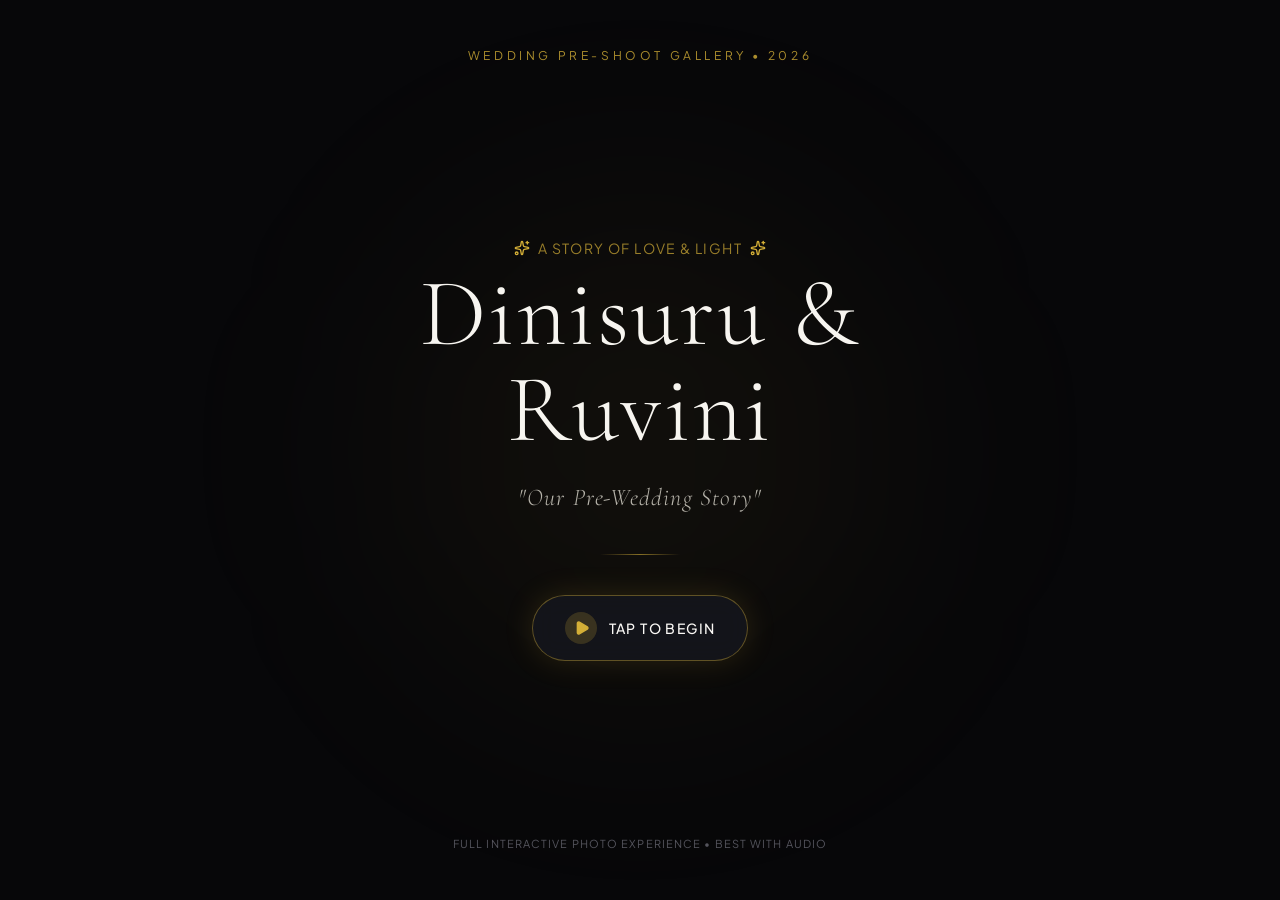
==== index.html @ 0907dd80 "Add files via upload" ====
<!doctype html>
<html lang="en" class="dark">
  <head>
    <meta charset="UTF-8" />
    <link rel="icon" type="image/svg+xml" href="data:image/svg+xml,<svg xmlns=%22http://www.w3.org/2000/svg%22 viewBox=%220 0 100 100%22><text y=%22.9em%22 font-size=%2290%22>✨</text></svg>" />
    <meta name="viewport" content="width=device-width, initial-scale=1.0, maximum-scale=1.0, user-scalable=no, viewport-fit=cover" />
    <meta name="theme-color" content="#070709" />
    
    <!-- SEO & Social Meta Tags -->
    <title>Dinisuru & Ruvini — Our Pre-Wedding Story 2026</title>
    <meta name="description" content="A cinematic fullscreen pre-wedding photo showcase capturing the romance and memories of Dinisuru & Ruvini." />
    <meta property="og:title" content="Dinisuru & Ruvini — Our Pre-Wedding Story" />
    <meta property="og:description" content="Experience our cinematic pre-wedding photography showcase." />
    <meta property="og:type" content="website" />
    
    <!-- Google Fonts: Cormorant Garamond & Plus Jakarta Sans -->
    <link rel="preconnect" href="https://fonts.googleapis.com">
    <link rel="preconnect" href="https://fonts.gstatic.com" crossorigin>
    <link href="https://fonts.googleapis.com/css2?family=Cormorant+Garamond:ital,wght@0,300;0,400;0,500;0,600;0,700;1,400;1,600&family=Plus+Jakarta+Sans:wght@300;400;500;600&display=swap" rel="stylesheet">
    <script type="module" crossorigin src="./assets/index-DnzJ9OcJ.js"></script>
    <link rel="stylesheet" crossorigin href="./assets/index-Ca5Y4Qgu.css">
  </head>
  <body class="bg-[#070709] text-[#F7F5F0] antialiased overflow-hidden select-none">
    <div id="root"></div>
  </body>
</html>
---- assets/index-Ca5Y4Qgu.css ----
/*! tailwindcss v4.3.3 | MIT License | https://tailwindcss.com */
@layer properties{@supports (((-webkit-hyphens:none)) and (not (margin-trim:inline))) or ((-moz-orient:inline) and (not (color:rgb(from red r g b)))){*,:before,:after,::backdrop{--tw-translate-x:0;--tw-translate-y:0;--tw-translate-z:0;--tw-scale-x:1;--tw-scale-y:1;--tw-scale-z:1;--tw-rotate-x:initial;--tw-rotate-y:initial;--tw-rotate-z:initial;--tw-skew-x:initial;--tw-skew-y:initial;--tw-space-y-reverse:0;--tw-space-x-reverse:0;--tw-border-style:solid;--tw-gradient-position:initial;--tw-gradient-from:#0000;--tw-gradient-via:#0000;--tw-gradient-to:#0000;--tw-gradient-stops:initial;--tw-gradient-via-stops:initial;--tw-gradient-from-position:0%;--tw-gradient-via-position:50%;--tw-gradient-to-position:100%;--tw-leading:initial;--tw-font-weight:initial;--tw-tracking:initial;--tw-shadow:0 0 #0000;--tw-shadow-color:initial;--tw-shadow-alpha:100%;--tw-inset-shadow:0 0 #0000;--tw-inset-shadow-color:initial;--tw-inset-shadow-alpha:100%;--tw-ring-color:initial;--tw-ring-shadow:0 0 #0000;--tw-inset-ring-color:initial;--tw-inset-ring-shadow:0 0 #0000;--tw-ring-inset:initial;--tw-ring-offset-width:0px;--tw-ring-offset-color:#fff;--tw-ring-offset-shadow:0 0 #0000;--tw-blur:initial;--tw-brightness:initial;--tw-contrast:initial;--tw-grayscale:initial;--tw-hue-rotate:initial;--tw-invert:initial;--tw-opacity:initial;--tw-saturate:initial;--tw-sepia:initial;--tw-drop-shadow:initial;--tw-drop-shadow-color:initial;--tw-drop-shadow-alpha:100%;--tw-drop-shadow-size:initial;--tw-backdrop-blur:initial;--tw-backdrop-brightness:initial;--tw-backdrop-contrast:initial;--tw-backdrop-grayscale:initial;--tw-backdrop-hue-rotate:initial;--tw-backdrop-invert:initial;--tw-backdrop-opacity:initial;--tw-backdrop-saturate:initial;--tw-backdrop-sepia:initial;--tw-duration:initial;--tw-ease:initial}}}@layer theme{:root,:host{--font-sans:-apple-system, BlinkMacSystemFont, "Segoe UI", Roboto, "Helvetica Neue", "Noto Sans", Arial, sans-serif, "Apple Color Emoji", "Segoe UI Emoji", "Segoe UI Symbol", "Noto Color Emoji";--font-serif:ui-serif, Georgia, Cambria, "Times New Roman", Times, serif;--font-mono:ui-monospace, SFMono-Regular, Menlo, Monaco, Consolas, "Liberation Mono", "Courier New", monospace;--color-red-200:oklch(88.5% .062 18.334);--color-red-400:oklch(70.4% .191 22.216);--color-red-500:oklch(63.7% .237 25.331);--color-red-950:oklch(25.8% .092 26.042);--color-emerald-200:oklch(90.5% .093 164.15);--color-emerald-400:oklch(76.5% .177 163.223);--color-emerald-500:oklch(69.6% .17 162.48);--color-emerald-950:oklch(26.2% .051 172.552);--color-black:#000;--color-white:#fff;--spacing:.25rem;--container-md:28rem;--container-lg:32rem;--container-xl:36rem;--container-2xl:42rem;--container-7xl:80rem;--text-xs:.75rem;--text-xs--line-height:calc(1 / .75);--text-sm:.875rem;--text-sm--line-height:calc(1.25 / .875);--text-base:1rem;--text-base--line-height:calc(1.5 / 1);--text-lg:1.125rem;--text-lg--line-height:calc(1.75 / 1.125);--text-xl:1.25rem;--text-xl--line-height:calc(1.75 / 1.25);--text-2xl:1.5rem;--text-2xl--line-height:calc(2 / 1.5);--text-3xl:1.875rem;--text-3xl--line-height:calc(2.25 / 1.875);--text-4xl:2.25rem;--text-4xl--line-height:calc(2.5 / 2.25);--text-5xl:3rem;--text-5xl--line-height:1;--text-6xl:3.75rem;--text-6xl--line-height:1;--text-7xl:4.5rem;--text-7xl--line-height:1;--text-8xl:6rem;--text-8xl--line-height:1;--font-weight-light:300;--font-weight-normal:400;--font-weight-medium:500;--font-weight-semibold:600;--tracking-wide:.025em;--tracking-wider:.05em;--tracking-widest:.1em;--radius-md:.375rem;--radius-lg:.5rem;--radius-xl:.75rem;--radius-2xl:1rem;--ease-out:cubic-bezier(0, 0, .2, 1);--animate-spin:spin 1s linear infinite;--animate-pulse:pulse 2s cubic-bezier(.4, 0, .6, 1) infinite;--blur-sm:8px;--blur-md:12px;--blur-3xl:64px;--default-transition-duration:.15s;--default-transition-timing-function:cubic-bezier(.4, 0, .2, 1);--default-font-family:var(--font-sans);--default-mono-font-family:var(--font-mono)}}@layer base{*,:after,:before,::backdrop{box-sizing:border-box;border:0 solid;margin:0;padding:0}::file-selector-button{box-sizing:border-box;border:0 solid;margin:0;padding:0}html,:host{-webkit-text-size-adjust:100%;tab-size:4;line-height:1.5;font-family:var(--default-font-family,-apple-system, BlinkMacSystemFont, "Segoe UI", Roboto, "Helvetica Neue", "Noto Sans", Arial, sans-serif, "Apple Color Emoji", "Segoe UI Emoji", "Segoe UI Symbol", "Noto Color Emoji");font-feature-settings:var(--default-font-feature-settings,normal);font-variation-settings:var(--default-font-variation-settings,normal);-webkit-tap-highlight-color:transparent}hr{height:0;color:inherit;border-top-width:1px}abbr:where([title]){-webkit-text-decoration:underline dotted;text-decoration:underline dotted}h1,h2,h3,h4,h5,h6{font-size:inherit;font-weight:inherit}a{color:inherit;-webkit-text-decoration:inherit;-webkit-text-decoration:inherit;-webkit-text-decoration:inherit;-webkit-text-decoration:inherit;text-decoration:inherit}b,strong{font-weight:bolder}code,kbd,samp,pre{font-family:var(--default-mono-font-family,ui-monospace, SFMono-Regular, Menlo, Monaco, Consolas, "Liberation Mono", "Courier New", monospace);font-feature-settings:var(--default-mono-font-feature-settings,normal);font-variation-settings:var(--default-mono-font-variation-settings,normal);font-size:1em}small{font-size:80%}sub,sup{vertical-align:baseline;font-size:75%;line-height:0;position:relative}sub{bottom:-.25em}sup{top:-.5em}table{text-indent:0;border-color:inherit;border-collapse:collapse}:-moz-focusring:where(:not(iframe)){outline:auto}progress{vertical-align:baseline}summary{display:list-item}ol,ul,menu{list-style:none}img,svg,video,canvas,audio,iframe,embed,object{vertical-align:middle;display:block}img,video{max-width:100%;height:auto}button,input,select,optgroup,textarea{font:inherit;font-feature-settings:inherit;font-variation-settings:inherit;letter-spacing:inherit;color:inherit;opacity:1;background-color:#0000;border-radius:0}::file-selector-button{font:inherit;font-feature-settings:inherit;font-variation-settings:inherit;letter-spacing:inherit;color:inherit;opacity:1;background-color:#0000;border-radius:0}:where(select:is([multiple],[size])) optgroup{font-weight:bolder}:where(select:is([multiple],[size])) optgroup option{padding-inline-start:20px}::file-selector-button{margin-inline-end:4px}::placeholder{opacity:1}@supports (not ((-webkit-appearance:-apple-pay-button))) or (contain-intrinsic-size:1px){::placeholder{color:currentColor}@supports (color:color-mix(in lab, red, red)){::placeholder{color:color-mix(in oklab, currentcolor 50%, transparent)}}}textarea{resize:vertical}::-webkit-search-decoration{-webkit-appearance:none}::-webkit-date-and-time-value{min-height:1lh;text-align:inherit}::-webkit-datetime-edit{display:inline-flex}::-webkit-datetime-edit-fields-wrapper{padding:0}::-webkit-datetime-edit{padding-block:0}::-webkit-datetime-edit-year-field{padding-block:0}::-webkit-datetime-edit-month-field{padding-block:0}::-webkit-datetime-edit-day-field{padding-block:0}::-webkit-datetime-edit-hour-field{padding-block:0}::-webkit-datetime-edit-minute-field{padding-block:0}::-webkit-datetime-edit-second-field{padding-block:0}::-webkit-datetime-edit-millisecond-field{padding-block:0}::-webkit-datetime-edit-meridiem-field{padding-block:0}::-webkit-calendar-picker-indicator{line-height:1}:-moz-ui-invalid{box-shadow:none}button,input:where([type=button],[type=reset],[type=submit]){appearance:button}::file-selector-button{appearance:button}::-webkit-inner-spin-button{height:auto}::-webkit-outer-spin-button{height:auto}[hidden]:where(:not([hidden=until-found])){display:none!important}:root{--font-serif:"Cormorant Garamond", Georgia, serif;--font-sans:"Plus Jakarta Sans", system-ui, -apple-system, sans-serif;--color-obsidian:#070709;--color-charcoal:#121318;--color-gold:#d4af37;--color-champagne:#f4e8c1;--color-cream:#f7f5f0}html,body,#root{background-color:var(--color-obsidian);width:100%;height:100%;color:var(--color-cream);font-family:var(--font-sans);touch-action:manipulation;margin:0;padding:0;overflow:hidden}}@layer components;@layer utilities{.pointer-events-auto{pointer-events:auto}.pointer-events-none{pointer-events:none}.absolute{position:absolute}.fixed{position:fixed}.relative{position:relative}.inset-0{inset:0}.inset-x-0{inset-inline:0}.top-1\/2{top:50%}.top-3{top:calc(var(--spacing) * 3)}.top-4{top:calc(var(--spacing) * 4)}.right-3{right:calc(var(--spacing) * 3)}.right-4{right:calc(var(--spacing) * 4)}.bottom-0{bottom:0}.bottom-6{bottom:calc(var(--spacing) * 6)}.left-1\/2{left:50%}.left-3{left:calc(var(--spacing) * 3)}.left-6{left:calc(var(--spacing) * 6)}.z-0{z-index:0}.z-1{z-index:1}.z-10{z-index:10}.z-20{z-index:20}.z-30{z-index:30}.z-50{z-index:50}.mx-auto{margin-inline:auto}.my-4{margin-block:calc(var(--spacing) * 4)}.my-auto{margin-block:auto}.mt-0\.5{margin-top:calc(var(--spacing) * .5)}.mt-1{margin-top:var(--spacing)}.mb-1{margin-bottom:var(--spacing)}.mb-1\.5{margin-bottom:calc(var(--spacing) * 1.5)}.mb-2{margin-bottom:calc(var(--spacing) * 2)}.block{display:block}.contents{display:contents}.flex{display:flex}.grid{display:grid}.hidden{display:none}.inline-flex{display:inline-flex}.aspect-\[4\/3\]{aspect-ratio:4/3}.h-3{height:calc(var(--spacing) * 3)}.h-3\.5{height:calc(var(--spacing) * 3.5)}.h-4{height:calc(var(--spacing) * 4)}.h-5{height:calc(var(--spacing) * 5)}.h-6{height:calc(var(--spacing) * 6)}.h-8{height:calc(var(--spacing) * 8)}.h-10{height:calc(var(--spacing) * 10)}.h-12{height:calc(var(--spacing) * 12)}.h-16{height:calc(var(--spacing) * 16)}.h-\[1px\]{height:1px}.h-\[2px\]{height:2px}.h-\[100svh\]{height:100svh}.h-\[500px\]{height:500px}.h-\[600px\]{height:600px}.h-full{height:100%}.max-h-\[92svh\]{max-height:92svh}.max-h-full{max-height:100%}.w-0\.5{width:calc(var(--spacing) * .5)}.w-3{width:calc(var(--spacing) * 3)}.w-3\.5{width:calc(var(--spacing) * 3.5)}.w-4{width:calc(var(--spacing) * 4)}.w-5{width:calc(var(--spacing) * 5)}.w-6{width:calc(var(--spacing) * 6)}.w-8{width:calc(var(--spacing) * 8)}.w-10{width:calc(var(--spacing) * 10)}.w-12{width:calc(var(--spacing) * 12)}.w-16{width:calc(var(--spacing) * 16)}.w-48{width:calc(var(--spacing) * 48)}.w-\[500px\]{width:500px}.w-\[600px\]{width:600px}.w-full{width:100%}.max-w-2xl{max-width:var(--container-2xl)}.max-w-7xl{max-width:var(--container-7xl)}.max-w-full{max-width:100%}.max-w-lg{max-width:var(--container-lg)}.max-w-md{max-width:var(--container-md)}.max-w-xl{max-width:var(--container-xl)}.shrink-0{flex-shrink:0}.-translate-x-1\/2{--tw-translate-x:calc(calc(1 / 2 * 100%) * -1);translate:var(--tw-translate-x) var(--tw-translate-y)}.translate-x-\[1px\]{--tw-translate-x:1px;translate:var(--tw-translate-x) var(--tw-translate-y)}.-translate-y-1\/2{--tw-translate-y:calc(calc(1 / 2 * 100%) * -1);translate:var(--tw-translate-x) var(--tw-translate-y)}.scale-100{--tw-scale-x:100%;--tw-scale-y:100%;--tw-scale-z:100%;scale:var(--tw-scale-x) var(--tw-scale-y)}.scale-125{--tw-scale-x:125%;--tw-scale-y:125%;--tw-scale-z:125%;scale:var(--tw-scale-x) var(--tw-scale-y)}.scale-\[1\.02\]{scale:1.02}.transform{transform:var(--tw-rotate-x,) var(--tw-rotate-y,) var(--tw-rotate-z,) var(--tw-skew-x,) var(--tw-skew-y,)}.animate-pulse{animation:var(--animate-pulse)}.animate-spin{animation:var(--animate-spin)}.cursor-pointer{cursor:pointer}.grid-cols-1{grid-template-columns:repeat(1,minmax(0,1fr))}.flex-col{flex-direction:column}.flex-wrap{flex-wrap:wrap}.items-center{align-items:center}.items-end{align-items:flex-end}.items-start{align-items:flex-start}.justify-between{justify-content:space-between}.justify-center{justify-content:center}.gap-4{gap:calc(var(--spacing) * 4)}.gap-6{gap:calc(var(--spacing) * 6)}:where(.space-y-1>:not(:last-child)){--tw-space-y-reverse:0;margin-block-start:calc(var(--spacing) * var(--tw-space-y-reverse));margin-block-end:calc(var(--spacing) * calc(1 - var(--tw-space-y-reverse)))}:where(.space-y-3>:not(:last-child)){--tw-space-y-reverse:0;margin-block-start:calc(calc(var(--spacing) * 3) * var(--tw-space-y-reverse));margin-block-end:calc(calc(var(--spacing) * 3) * calc(1 - var(--tw-space-y-reverse)))}:where(.space-y-4>:not(:last-child)){--tw-space-y-reverse:0;margin-block-start:calc(calc(var(--spacing) * 4) * var(--tw-space-y-reverse));margin-block-end:calc(calc(var(--spacing) * 4) * calc(1 - var(--tw-space-y-reverse)))}:where(.space-y-6>:not(:last-child)){--tw-space-y-reverse:0;margin-block-start:calc(calc(var(--spacing) * 6) * var(--tw-space-y-reverse));margin-block-end:calc(calc(var(--spacing) * 6) * calc(1 - var(--tw-space-y-reverse)))}:where(.space-y-8>:not(:last-child)){--tw-space-y-reverse:0;margin-block-start:calc(calc(var(--spacing) * 8) * var(--tw-space-y-reverse));margin-block-end:calc(calc(var(--spacing) * 8) * calc(1 - var(--tw-space-y-reverse)))}:where(.space-x-0\.5>:not(:last-child)){--tw-space-x-reverse:0;margin-inline-start:calc(calc(var(--spacing) * .5) * var(--tw-space-x-reverse));margin-inline-end:calc(calc(var(--spacing) * .5) * calc(1 - var(--tw-space-x-reverse)))}:where(.space-x-1\.5>:not(:last-child)){--tw-space-x-reverse:0;margin-inline-start:calc(calc(var(--spacing) * 1.5) * var(--tw-space-x-reverse));margin-inline-end:calc(calc(var(--spacing) * 1.5) * calc(1 - var(--tw-space-x-reverse)))}:where(.space-x-2>:not(:last-child)){--tw-space-x-reverse:0;margin-inline-start:calc(calc(var(--spacing) * 2) * var(--tw-space-x-reverse));margin-inline-end:calc(calc(var(--spacing) * 2) * calc(1 - var(--tw-space-x-reverse)))}:where(.space-x-2\.5>:not(:last-child)){--tw-space-x-reverse:0;margin-inline-start:calc(calc(var(--spacing) * 2.5) * var(--tw-space-x-reverse));margin-inline-end:calc(calc(var(--spacing) * 2.5) * calc(1 - var(--tw-space-x-reverse)))}:where(.space-x-3>:not(:last-child)){--tw-space-x-reverse:0;margin-inline-start:calc(calc(var(--spacing) * 3) * var(--tw-space-x-reverse));margin-inline-end:calc(calc(var(--spacing) * 3) * calc(1 - var(--tw-space-x-reverse)))}:where(.space-x-4>:not(:last-child)){--tw-space-x-reverse:0;margin-inline-start:calc(calc(var(--spacing) * 4) * var(--tw-space-x-reverse));margin-inline-end:calc(calc(var(--spacing) * 4) * calc(1 - var(--tw-space-x-reverse)))}:where(.space-x-6>:not(:last-child)){--tw-space-x-reverse:0;margin-inline-start:calc(calc(var(--spacing) * 6) * var(--tw-space-x-reverse));margin-inline-end:calc(calc(var(--spacing) * 6) * calc(1 - var(--tw-space-x-reverse)))}.overflow-hidden{overflow:hidden}.overflow-y-auto{overflow-y:auto}.rounded-2xl{border-radius:var(--radius-2xl)}.rounded-full{border-radius:2147483647px}.rounded-lg{border-radius:var(--radius-lg)}.rounded-md{border-radius:var(--radius-md)}.rounded-xl{border-radius:var(--radius-xl)}.border{border-style:var(--tw-border-style);border-width:1px}.border-2{border-style:var(--tw-border-style);border-width:2px}.border-t{border-top-style:var(--tw-border-style);border-top-width:1px}.border-b{border-bottom-style:var(--tw-border-style);border-bottom-width:1px}.border-\[\#D4AF37\]{border-color:#d4af37}.border-\[\#D4AF37\]\/30{border-color:oklab(76.6528% -.00256401 .138654/.3)}.border-\[\#D4AF37\]\/40{border-color:oklab(76.6528% -.00256401 .138654/.4)}.border-\[\#D4AF37\]\/50{border-color:oklab(76.6528% -.00256401 .138654/.5)}.border-\[\#D4AF37\]\/80{border-color:oklab(76.6528% -.00256401 .138654/.8)}.border-emerald-500\/40{border-color:#00bb7f66}@supports (color:color-mix(in lab, red, red)){.border-emerald-500\/40{border-color:color-mix(in oklab, var(--color-emerald-500) 40%, transparent)}}.border-red-500\/40{border-color:#fb2c3666}@supports (color:color-mix(in lab, red, red)){.border-red-500\/40{border-color:color-mix(in oklab, var(--color-red-500) 40%, transparent)}}.border-white\/5{border-color:#ffffff0d}@supports (color:color-mix(in lab, red, red)){.border-white\/5{border-color:color-mix(in oklab, var(--color-white) 5%, transparent)}}.border-white\/10{border-color:#ffffff1a}@supports (color:color-mix(in lab, red, red)){.border-white\/10{border-color:color-mix(in oklab, var(--color-white) 10%, transparent)}}.border-white\/15{border-color:#ffffff26}@supports (color:color-mix(in lab, red, red)){.border-white\/15{border-color:color-mix(in oklab, var(--color-white) 15%, transparent)}}.border-white\/20{border-color:#fff3}@supports (color:color-mix(in lab, red, red)){.border-white\/20{border-color:color-mix(in oklab, var(--color-white) 20%, transparent)}}.border-t-transparent{border-top-color:#0000}.bg-\[\#0C0D11\]\/80{background-color:oklab(15.984% .00064718 -.00859341/.8)}.bg-\[\#12131A\]{background-color:#12131a}.bg-\[\#16171E\]\/80{background-color:oklab(20.6785% .00211394 -.0137936/.8)}.bg-\[\#070709\]{background-color:#070709}.bg-\[\#D4AF37\]{background-color:#d4af37}.bg-\[\#D4AF37\]\/5{background-color:oklab(76.6528% -.00256401 .138654/.05)}.bg-\[\#D4AF37\]\/10{background-color:oklab(76.6528% -.00256401 .138654/.1)}.bg-\[\#D4AF37\]\/15{background-color:oklab(76.6528% -.00256401 .138654/.15)}.bg-\[\#D4AF37\]\/20{background-color:oklab(76.6528% -.00256401 .138654/.2)}.bg-black\/40{background-color:#0006}@supports (color:color-mix(in lab, red, red)){.bg-black\/40{background-color:color-mix(in oklab, var(--color-black) 40%, transparent)}}.bg-black\/50{background-color:#00000080}@supports (color:color-mix(in lab, red, red)){.bg-black\/50{background-color:color-mix(in oklab, var(--color-black) 50%, transparent)}}.bg-black\/60{background-color:#0009}@supports (color:color-mix(in lab, red, red)){.bg-black\/60{background-color:color-mix(in oklab, var(--color-black) 60%, transparent)}}.bg-black\/80{background-color:#000c}@supports (color:color-mix(in lab, red, red)){.bg-black\/80{background-color:color-mix(in oklab, var(--color-black) 80%, transparent)}}.bg-black\/85{background-color:#000000d9}@supports (color:color-mix(in lab, red, red)){.bg-black\/85{background-color:color-mix(in oklab, var(--color-black) 85%, transparent)}}.bg-emerald-950\/40{background-color:#002c2266}@supports (color:color-mix(in lab, red, red)){.bg-emerald-950\/40{background-color:color-mix(in oklab, var(--color-emerald-950) 40%, transparent)}}.bg-red-950\/40{background-color:#46080966}@supports (color:color-mix(in lab, red, red)){.bg-red-950\/40{background-color:color-mix(in oklab, var(--color-red-950) 40%, transparent)}}.bg-transparent{background-color:#0000}.bg-white\/10{background-color:#ffffff1a}@supports (color:color-mix(in lab, red, red)){.bg-white\/10{background-color:color-mix(in oklab, var(--color-white) 10%, transparent)}}.bg-gradient-to-r{--tw-gradient-position:to right in oklab;background-image:linear-gradient(var(--tw-gradient-stops))}.bg-gradient-to-t{--tw-gradient-position:to top in oklab;background-image:linear-gradient(var(--tw-gradient-stops))}.bg-\[radial-gradient\(ellipse_at_center\,_var\(--tw-gradient-stops\)\)\]{background-image:radial-gradient(ellipse at center, var(--tw-gradient-stops))}.bg-\[radial-gradient\(ellipse_at_top\,_var\(--tw-gradient-stops\)\)\]{background-image:radial-gradient(ellipse at top, var(--tw-gradient-stops))}.from-\[\#14151C\]{--tw-gradient-from:#14151c;--tw-gradient-stops:var(--tw-gradient-via-stops,var(--tw-gradient-position), var(--tw-gradient-from) var(--tw-gradient-from-position), var(--tw-gradient-to) var(--tw-gradient-to-position))}.from-\[\#181822\]{--tw-gradient-from:#181822;--tw-gradient-stops:var(--tw-gradient-via-stops,var(--tw-gradient-position), var(--tw-gradient-from) var(--tw-gradient-from-position), var(--tw-gradient-to) var(--tw-gradient-to-position))}.from-\[\#181824\]{--tw-gradient-from:#181824;--tw-gradient-stops:var(--tw-gradient-via-stops,var(--tw-gradient-position), var(--tw-gradient-from) var(--tw-gradient-from-position), var(--tw-gradient-to) var(--tw-gradient-to-position))}.from-\[\#D4AF37\]\/60{--tw-gradient-from:oklab(76.6528% -.00256401 .138654/.6);--tw-gradient-stops:var(--tw-gradient-via-stops,var(--tw-gradient-position), var(--tw-gradient-from) var(--tw-gradient-from-position), var(--tw-gradient-to) var(--tw-gradient-to-position))}.from-black\/80{--tw-gradient-from:#000c}@supports (color:color-mix(in lab, red, red)){.from-black\/80{--tw-gradient-from:color-mix(in oklab, var(--color-black) 80%, transparent)}}.from-black\/80{--tw-gradient-stops:var(--tw-gradient-via-stops,var(--tw-gradient-position), var(--tw-gradient-from) var(--tw-gradient-from-position), var(--tw-gradient-to) var(--tw-gradient-to-position))}.from-transparent{--tw-gradient-from:transparent;--tw-gradient-stops:var(--tw-gradient-via-stops,var(--tw-gradient-position), var(--tw-gradient-from) var(--tw-gradient-from-position), var(--tw-gradient-to) var(--tw-gradient-to-position))}.via-\[\#08080C\]{--tw-gradient-via:#08080c;--tw-gradient-via-stops:var(--tw-gradient-position), var(--tw-gradient-from) var(--tw-gradient-from-position), var(--tw-gradient-via) var(--tw-gradient-via-position), var(--tw-gradient-to) var(--tw-gradient-to-position);--tw-gradient-stops:var(--tw-gradient-via-stops)}.via-\[\#09090d\]{--tw-gradient-via:#09090d;--tw-gradient-via-stops:var(--tw-gradient-position), var(--tw-gradient-from) var(--tw-gradient-from-position), var(--tw-gradient-via) var(--tw-gradient-via-position), var(--tw-gradient-to) var(--tw-gradient-to-position);--tw-gradient-stops:var(--tw-gradient-via-stops)}.via-\[\#070709\]{--tw-gradient-via:#070709;--tw-gradient-via-stops:var(--tw-gradient-position), var(--tw-gradient-from) var(--tw-gradient-from-position), var(--tw-gradient-via) var(--tw-gradient-via-position), var(--tw-gradient-to) var(--tw-gradient-to-position);--tw-gradient-stops:var(--tw-gradient-via-stops)}.via-\[\#070709\]\/50{--tw-gradient-via:oklab(12.9693% .00136422 -.00486151/.5);--tw-gradient-via-stops:var(--tw-gradient-position), var(--tw-gradient-from) var(--tw-gradient-from-position), var(--tw-gradient-via) var(--tw-gradient-via-position), var(--tw-gradient-to) var(--tw-gradient-to-position);--tw-gradient-stops:var(--tw-gradient-via-stops)}.via-\[\#D4AF37\]\/60{--tw-gradient-via:oklab(76.6528% -.00256401 .138654/.6);--tw-gradient-via-stops:var(--tw-gradient-position), var(--tw-gradient-from) var(--tw-gradient-from-position), var(--tw-gradient-via) var(--tw-gradient-via-position), var(--tw-gradient-to) var(--tw-gradient-to-position);--tw-gradient-stops:var(--tw-gradient-via-stops)}.via-black\/20{--tw-gradient-via:#0003}@supports (color:color-mix(in lab, red, red)){.via-black\/20{--tw-gradient-via:color-mix(in oklab, var(--color-black) 20%, transparent)}}.via-black\/20{--tw-gradient-via-stops:var(--tw-gradient-position), var(--tw-gradient-from) var(--tw-gradient-from-position), var(--tw-gradient-via) var(--tw-gradient-via-position), var(--tw-gradient-to) var(--tw-gradient-to-position);--tw-gradient-stops:var(--tw-gradient-via-stops)}.to-\[\#040406\]{--tw-gradient-to:#040406;--tw-gradient-stops:var(--tw-gradient-via-stops,var(--tw-gradient-position), var(--tw-gradient-from) var(--tw-gradient-from-position), var(--tw-gradient-to) var(--tw-gradient-to-position))}.to-\[\#070709\]\/90{--tw-gradient-to:oklab(12.9693% .00136422 -.00486151/.9);--tw-gradient-stops:var(--tw-gradient-via-stops,var(--tw-gradient-position), var(--tw-gradient-from) var(--tw-gradient-from-position), var(--tw-gradient-to) var(--tw-gradient-to-position))}.to-\[\#D4AF37\]{--tw-gradient-to:#d4af37;--tw-gradient-stops:var(--tw-gradient-via-stops,var(--tw-gradient-position), var(--tw-gradient-from) var(--tw-gradient-from-position), var(--tw-gradient-to) var(--tw-gradient-to-position))}.to-transparent{--tw-gradient-to:transparent;--tw-gradient-stops:var(--tw-gradient-via-stops,var(--tw-gradient-position), var(--tw-gradient-from) var(--tw-gradient-from-position), var(--tw-gradient-to) var(--tw-gradient-to-position))}.bg-cover{background-size:cover}.bg-center{background-position:50%}.fill-\[\#D4AF37\]\/30{fill:oklab(76.6528% -.00256401 .138654/.3)}.fill-\[\#D4AF37\]\/40{fill:oklab(76.6528% -.00256401 .138654/.4)}.fill-current{fill:currentColor}.stroke-\[3\]{stroke-width:3px}.object-contain{object-fit:contain}.object-cover{object-fit:cover}.p-1{padding:var(--spacing)}.p-1\.5{padding:calc(var(--spacing) * 1.5)}.p-2{padding:calc(var(--spacing) * 2)}.p-2\.5{padding:calc(var(--spacing) * 2.5)}.p-3{padding:calc(var(--spacing) * 3)}.p-4{padding:calc(var(--spacing) * 4)}.p-6{padding:calc(var(--spacing) * 6)}.px-2\.5{padding-inline:calc(var(--spacing) * 2.5)}.px-3{padding-inline:calc(var(--spacing) * 3)}.px-4{padding-inline:calc(var(--spacing) * 4)}.px-5{padding-inline:calc(var(--spacing) * 5)}.px-6{padding-inline:calc(var(--spacing) * 6)}.px-8{padding-inline:calc(var(--spacing) * 8)}.py-1{padding-block:var(--spacing)}.py-1\.5{padding-block:calc(var(--spacing) * 1.5)}.py-2{padding-block:calc(var(--spacing) * 2)}.py-2\.5{padding-block:calc(var(--spacing) * 2.5)}.py-3{padding-block:calc(var(--spacing) * 3)}.py-3\.5{padding-block:calc(var(--spacing) * 3.5)}.py-4{padding-block:calc(var(--spacing) * 4)}.py-8{padding-block:calc(var(--spacing) * 8)}.py-12{padding-block:calc(var(--spacing) * 12)}.pt-1{padding-top:var(--spacing)}.pt-2{padding-top:calc(var(--spacing) * 2)}.pt-6{padding-top:calc(var(--spacing) * 6)}.pt-8{padding-top:calc(var(--spacing) * 8)}.pb-4{padding-bottom:calc(var(--spacing) * 4)}.pb-6{padding-bottom:calc(var(--spacing) * 6)}.text-center{text-align:center}.text-left{text-align:left}.text-2xl{font-size:var(--text-2xl);line-height:var(--tw-leading,var(--text-2xl--line-height))}.text-4xl{font-size:var(--text-4xl);line-height:var(--tw-leading,var(--text-4xl--line-height))}.text-5xl{font-size:var(--text-5xl);line-height:var(--tw-leading,var(--text-5xl--line-height))}.text-base{font-size:var(--text-base);line-height:var(--tw-leading,var(--text-base--line-height))}.text-lg{font-size:var(--text-lg);line-height:var(--tw-leading,var(--text-lg--line-height))}.text-sm{font-size:var(--text-sm);line-height:var(--tw-leading,var(--text-sm--line-height))}.text-xl{font-size:var(--text-xl);line-height:var(--tw-leading,var(--text-xl--line-height))}.text-xs{font-size:var(--text-xs);line-height:var(--tw-leading,var(--text-xs--line-height))}.text-\[11px\]{font-size:11px}.leading-none{--tw-leading:1;line-height:1}.font-light{--tw-font-weight:var(--font-weight-light);font-weight:var(--font-weight-light)}.font-medium{--tw-font-weight:var(--font-weight-medium);font-weight:var(--font-weight-medium)}.font-normal{--tw-font-weight:var(--font-weight-normal);font-weight:var(--font-weight-normal)}.font-semibold{--tw-font-weight:var(--font-weight-semibold);font-weight:var(--font-weight-semibold)}.tracking-\[0\.3em\]{--tw-tracking:.3em;letter-spacing:.3em}.tracking-wide{--tw-tracking:var(--tracking-wide);letter-spacing:var(--tracking-wide)}.tracking-wider{--tw-tracking:var(--tracking-wider);letter-spacing:var(--tracking-wider)}.tracking-widest{--tw-tracking:var(--tracking-widest);letter-spacing:var(--tracking-widest)}.text-\[\#A0A0B0\]{color:#a0a0b0}.text-\[\#C0C0D0\]{color:#c0c0d0}.text-\[\#C0C0D0\]\/70{color:oklab(81.2718% .0061042 -.0214389/.7)}.text-\[\#C0C0D0\]\/80{color:oklab(81.2718% .0061042 -.0214389/.8)}.text-\[\#D4AF37\]{color:#d4af37}.text-\[\#D4AF37\]\/60{color:oklab(76.6528% -.00256401 .138654/.6)}.text-\[\#D4AF37\]\/70{color:oklab(76.6528% -.00256401 .138654/.7)}.text-\[\#D4AF37\]\/90{color:oklab(76.6528% -.00256401 .138654/.9)}.text-\[\#E8E4D9\]\/90{color:oklab(91.8972% -.000064671 .0153505/.9)}.text-\[\#F7F5F0\]{color:#f7f5f0}.text-\[\#FAF8F5\]{color:#faf8f5}.text-black{color:var(--color-black)}.text-emerald-200{color:var(--color-emerald-200)}.text-emerald-400{color:var(--color-emerald-400)}.text-red-200{color:var(--color-red-200)}.text-red-400{color:var(--color-red-400)}.text-white\/30{color:#ffffff4d}@supports (color:color-mix(in lab, red, red)){.text-white\/30{color:color-mix(in oklab, var(--color-white) 30%, transparent)}}.text-white\/40{color:#fff6}@supports (color:color-mix(in lab, red, red)){.text-white\/40{color:color-mix(in oklab, var(--color-white) 40%, transparent)}}.text-white\/60{color:#fff9}@supports (color:color-mix(in lab, red, red)){.text-white\/60{color:color-mix(in oklab, var(--color-white) 60%, transparent)}}.uppercase{text-transform:uppercase}.italic{font-style:italic}.antialiased{-webkit-font-smoothing:antialiased;-moz-osx-font-smoothing:grayscale}.opacity-80{opacity:.8}.opacity-90{opacity:.9}.shadow-2xl{--tw-shadow:0 25px 50px -12px var(--tw-shadow-color,#00000040);box-shadow:var(--tw-inset-shadow), var(--tw-inset-ring-shadow), var(--tw-ring-offset-shadow), var(--tw-ring-shadow), var(--tw-shadow)}.shadow-\[0_0_30px_rgba\(212\,175\,55\,0\.3\)\]{--tw-shadow:0 0 30px var(--tw-shadow-color,#d4af374d);box-shadow:var(--tw-inset-shadow), var(--tw-inset-ring-shadow), var(--tw-ring-offset-shadow), var(--tw-ring-shadow), var(--tw-shadow)}.shadow-\[0_0_30px_rgba\(212\,175\,55\,0\.15\)\]{--tw-shadow:0 0 30px var(--tw-shadow-color,#d4af3726);box-shadow:var(--tw-inset-shadow), var(--tw-inset-ring-shadow), var(--tw-ring-offset-shadow), var(--tw-ring-shadow), var(--tw-shadow)}.shadow-\[0_0_40px_rgba\(212\,175\,55\,0\.25\)\]{--tw-shadow:0 0 40px var(--tw-shadow-color,#d4af3740);box-shadow:var(--tw-inset-shadow), var(--tw-inset-ring-shadow), var(--tw-ring-offset-shadow), var(--tw-ring-shadow), var(--tw-shadow)}.shadow-\[0_25px_80px_rgba\(0\,0\,0\,0\.85\)\]{--tw-shadow:0 25px 80px var(--tw-shadow-color,#000000d9);box-shadow:var(--tw-inset-shadow), var(--tw-inset-ring-shadow), var(--tw-ring-offset-shadow), var(--tw-ring-shadow), var(--tw-shadow)}.shadow-lg{--tw-shadow:0 10px 15px -3px var(--tw-shadow-color,#0000001a), 0 4px 6px -4px var(--tw-shadow-color,#0000001a);box-shadow:var(--tw-inset-shadow), var(--tw-inset-ring-shadow), var(--tw-ring-offset-shadow), var(--tw-ring-shadow), var(--tw-shadow)}.ring-2{--tw-ring-shadow:var(--tw-ring-inset,) 0 0 0 calc(2px + var(--tw-ring-offset-width)) var(--tw-ring-color,currentcolor);box-shadow:var(--tw-inset-shadow), var(--tw-inset-ring-shadow), var(--tw-ring-offset-shadow), var(--tw-ring-shadow), var(--tw-shadow)}.ring-\[\#D4AF37\]\/50{--tw-ring-color:oklab(76.6528% -.00256401 .138654/.5)}.blur-3xl{--tw-blur:blur(var(--blur-3xl));filter:var(--tw-blur,) var(--tw-brightness,) var(--tw-contrast,) var(--tw-grayscale,) var(--tw-hue-rotate,) var(--tw-invert,) var(--tw-saturate,) var(--tw-sepia,) var(--tw-drop-shadow,)}.blur-\[120px\]{--tw-blur:blur(120px);filter:var(--tw-blur,) var(--tw-brightness,) var(--tw-contrast,) var(--tw-grayscale,) var(--tw-hue-rotate,) var(--tw-invert,) var(--tw-saturate,) var(--tw-sepia,) var(--tw-drop-shadow,)}.blur-\[150px\]{--tw-blur:blur(150px);filter:var(--tw-blur,) var(--tw-brightness,) var(--tw-contrast,) var(--tw-grayscale,) var(--tw-hue-rotate,) var(--tw-invert,) var(--tw-saturate,) var(--tw-sepia,) var(--tw-drop-shadow,)}.brightness-95{--tw-brightness:brightness(95%);filter:var(--tw-blur,) var(--tw-brightness,) var(--tw-contrast,) var(--tw-grayscale,) var(--tw-hue-rotate,) var(--tw-invert,) var(--tw-saturate,) var(--tw-sepia,) var(--tw-drop-shadow,)}.filter{filter:var(--tw-blur,) var(--tw-brightness,) var(--tw-contrast,) var(--tw-grayscale,) var(--tw-hue-rotate,) var(--tw-invert,) var(--tw-saturate,) var(--tw-sepia,) var(--tw-drop-shadow,)}.backdrop-blur-md{--tw-backdrop-blur:blur(var(--blur-md));-webkit-backdrop-filter:var(--tw-backdrop-blur,) var(--tw-backdrop-brightness,) var(--tw-backdrop-contrast,) var(--tw-backdrop-grayscale,) var(--tw-backdrop-hue-rotate,) var(--tw-backdrop-invert,) var(--tw-backdrop-opacity,) var(--tw-backdrop-saturate,) var(--tw-backdrop-sepia,);backdrop-filter:var(--tw-backdrop-blur,) var(--tw-backdrop-brightness,) var(--tw-backdrop-contrast,) var(--tw-backdrop-grayscale,) var(--tw-backdrop-hue-rotate,) var(--tw-backdrop-invert,) var(--tw-backdrop-opacity,) var(--tw-backdrop-saturate,) var(--tw-backdrop-sepia,)}.backdrop-blur-sm{--tw-backdrop-blur:blur(var(--blur-sm));-webkit-backdrop-filter:var(--tw-backdrop-blur,) var(--tw-backdrop-brightness,) var(--tw-backdrop-contrast,) var(--tw-backdrop-grayscale,) var(--tw-backdrop-hue-rotate,) var(--tw-backdrop-invert,) var(--tw-backdrop-opacity,) var(--tw-backdrop-saturate,) var(--tw-backdrop-sepia,);backdrop-filter:var(--tw-backdrop-blur,) var(--tw-backdrop-brightness,) var(--tw-backdrop-contrast,) var(--tw-backdrop-grayscale,) var(--tw-backdrop-hue-rotate,) var(--tw-backdrop-invert,) var(--tw-backdrop-opacity,) var(--tw-backdrop-saturate,) var(--tw-backdrop-sepia,)}.transition{transition-property:color,background-color,border-color,outline-color,text-decoration-color,fill,stroke,--tw-gradient-from,--tw-gradient-via,--tw-gradient-to,opacity,box-shadow,transform,translate,scale,rotate,filter,-webkit-backdrop-filter,backdrop-filter,display,content-visibility,overlay,pointer-events;transition-timing-function:var(--tw-ease,var(--default-transition-timing-function));transition-duration:var(--tw-duration,var(--default-transition-duration))}.transition-all{transition-property:all;transition-timing-function:var(--tw-ease,var(--default-transition-timing-function));transition-duration:var(--tw-duration,var(--default-transition-duration))}.transition-colors{transition-property:color,background-color,border-color,outline-color,text-decoration-color,fill,stroke,--tw-gradient-from,--tw-gradient-via,--tw-gradient-to;transition-timing-function:var(--tw-ease,var(--default-transition-timing-function));transition-duration:var(--tw-duration,var(--default-transition-duration))}.transition-opacity{transition-property:opacity;transition-timing-function:var(--tw-ease,var(--default-transition-timing-function));transition-duration:var(--tw-duration,var(--default-transition-duration))}.transition-transform{transition-property:transform,translate,scale,rotate;transition-timing-function:var(--tw-ease,var(--default-transition-timing-function));transition-duration:var(--tw-duration,var(--default-transition-duration))}.duration-75{--tw-duration:75ms;transition-duration:75ms}.duration-300{--tw-duration:.3s;transition-duration:.3s}.duration-500{--tw-duration:.5s;transition-duration:.5s}.duration-700{--tw-duration:.7s;transition-duration:.7s}.duration-1000{--tw-duration:1s;transition-duration:1s}.ease-linear{--tw-ease:linear;transition-timing-function:linear}.ease-out{--tw-ease:var(--ease-out);transition-timing-function:var(--ease-out)}.select-all{-webkit-user-select:all;user-select:all}.select-none{-webkit-user-select:none;user-select:none}@media (hover:hover){.group-hover\:-translate-x-1:is(:where(.group):hover *){--tw-translate-x:calc(var(--spacing) * -1);translate:var(--tw-translate-x) var(--tw-translate-y)}.group-hover\:scale-110:is(:where(.group):hover *){--tw-scale-x:110%;--tw-scale-y:110%;--tw-scale-z:110%;scale:var(--tw-scale-x) var(--tw-scale-y)}.group-hover\:-rotate-90:is(:where(.group):hover *){rotate:-90deg}.group-hover\:bg-\[\#D4AF37\]:is(:where(.group):hover *){background-color:#d4af37}.group-hover\:text-\[\#D4AF37\]:is(:where(.group):hover *){color:#d4af37}.group-hover\:text-black:is(:where(.group):hover *){color:var(--color-black)}.group-hover\:opacity-60:is(:where(.group):hover *){opacity:.6}.group-hover\:brightness-105:is(:where(.group):hover *){--tw-brightness:brightness(105%);filter:var(--tw-blur,) var(--tw-brightness,) var(--tw-contrast,) var(--tw-grayscale,) var(--tw-hue-rotate,) var(--tw-invert,) var(--tw-saturate,) var(--tw-sepia,) var(--tw-drop-shadow,)}.hover\:scale-105:hover{--tw-scale-x:105%;--tw-scale-y:105%;--tw-scale-z:105%;scale:var(--tw-scale-x) var(--tw-scale-y)}.hover\:scale-110:hover{--tw-scale-x:110%;--tw-scale-y:110%;--tw-scale-z:110%;scale:var(--tw-scale-x) var(--tw-scale-y)}.hover\:scale-125:hover{--tw-scale-x:125%;--tw-scale-y:125%;--tw-scale-z:125%;scale:var(--tw-scale-x) var(--tw-scale-y)}.hover\:scale-\[1\.02\]:hover{scale:1.02}.hover\:border-\[\#D4AF37\]:hover{border-color:#d4af37}.hover\:border-\[\#D4AF37\]\/60:hover{border-color:oklab(76.6528% -.00256401 .138654/.6)}.hover\:bg-\[\#D4AF37\]:hover{background-color:#d4af37}.hover\:bg-\[\#F4E8C1\]:hover{background-color:#f4e8c1}.hover\:text-\[\#D4AF37\]:hover{color:#d4af37}.hover\:text-black:hover{color:var(--color-black)}.hover\:text-white:hover{color:var(--color-white)}.hover\:shadow-2xl:hover{--tw-shadow:0 25px 50px -12px var(--tw-shadow-color,#00000040);box-shadow:var(--tw-inset-shadow), var(--tw-inset-ring-shadow), var(--tw-ring-offset-shadow), var(--tw-ring-shadow), var(--tw-shadow)}.hover\:shadow-\[0_0_40px_rgba\(212\,175\,55\,0\.35\)\]:hover{--tw-shadow:0 0 40px var(--tw-shadow-color,#d4af3759);box-shadow:var(--tw-inset-shadow), var(--tw-inset-ring-shadow), var(--tw-ring-offset-shadow), var(--tw-ring-shadow), var(--tw-shadow)}}.focus\:border-\[\#D4AF37\]:focus{border-color:#d4af37}.focus\:outline-none:focus{--tw-outline-style:none;outline-style:none}.active\:scale-95:active{--tw-scale-x:95%;--tw-scale-y:95%;--tw-scale-z:95%;scale:var(--tw-scale-x) var(--tw-scale-y)}.disabled\:opacity-50:disabled{opacity:.5}@media (width>=40rem){.sm\:bottom-10{bottom:calc(var(--spacing) * 10)}.sm\:left-10{left:calc(var(--spacing) * 10)}.sm\:flex{display:flex}.sm\:w-64{width:calc(var(--spacing) * 64)}.sm\:grid-cols-2{grid-template-columns:repeat(2,minmax(0,1fr))}.sm\:flex-row{flex-direction:row}.sm\:items-center{align-items:center}:where(.sm\:space-x-8>:not(:last-child)){--tw-space-x-reverse:0;margin-inline-start:calc(calc(var(--spacing) * 8) * var(--tw-space-x-reverse));margin-inline-end:calc(calc(var(--spacing) * 8) * calc(1 - var(--tw-space-x-reverse)))}.sm\:p-3{padding:calc(var(--spacing) * 3)}.sm\:p-6{padding:calc(var(--spacing) * 6)}.sm\:p-8{padding:calc(var(--spacing) * 8)}.sm\:p-12{padding:calc(var(--spacing) * 12)}.sm\:text-right{text-align:right}.sm\:text-2xl{font-size:var(--text-2xl);line-height:var(--tw-leading,var(--text-2xl--line-height))}.sm\:text-3xl{font-size:var(--text-3xl);line-height:var(--tw-leading,var(--text-3xl--line-height))}.sm\:text-6xl{font-size:var(--text-6xl);line-height:var(--tw-leading,var(--text-6xl--line-height))}.sm\:text-7xl{font-size:var(--text-7xl);line-height:var(--tw-leading,var(--text-7xl--line-height))}.sm\:text-base{font-size:var(--text-base);line-height:var(--tw-leading,var(--text-base--line-height))}.sm\:text-lg{font-size:var(--text-lg);line-height:var(--tw-leading,var(--text-lg--line-height))}.sm\:text-sm{font-size:var(--text-sm);line-height:var(--tw-leading,var(--text-sm--line-height))}}@media (width>=48rem){.md\:grid-cols-3{grid-template-columns:repeat(3,minmax(0,1fr))}.md\:p-10{padding:calc(var(--spacing) * 10)}.md\:text-8xl{font-size:var(--text-8xl);line-height:var(--tw-leading,var(--text-8xl--line-height))}}@media (width>=64rem){.lg\:grid-cols-4{grid-template-columns:repeat(4,minmax(0,1fr))}}}.font-serif-luxury{font-family:var(--font-serif)}.font-sans-clean{font-family:var(--font-sans)}.glass-panel{-webkit-backdrop-filter:blur(16px);background:#0c0d1173;border:1px solid #ffffff14;box-shadow:0 20px 50px #00000080}.glass-pill{-webkit-backdrop-filter:blur(12px);background:#1213188c;border:1px solid #d4af3733;box-shadow:0 8px 32px #0000005e}.text-gold-gradient{-webkit-text-fill-color:transparent;background:linear-gradient(135deg,#fff6d6 0%,#d4af37 50%,#aa820a 100%);-webkit-background-clip:text}.border-gold-subtle{border-color:#d4af3740}@keyframes kenburns-1{0%{transform:scale(1)translate(0)}to{transform:scale(1.12)translate(-1.5%,-1%)}}@keyframes kenburns-2{0%{transform:scale(1.12)translate(1.5%,1%)}to{transform:scale(1.02)translate(-1%,.5%)}}@keyframes kenburns-3{0%{transform:scale(1.05)translate(-1%,1%)}to{transform:scale(1.15)translate(1%,-1.5%)}}@keyframes kenburns-4{0%{transform:scale(1.14)translateY(-1.5%)}to{transform:scale(1.03)translate(1.5%,1%)}}.animate-kenburns-1{animation:16s ease-out infinite alternate kenburns-1}.animate-kenburns-2{animation:16s ease-out infinite alternate kenburns-2}.animate-kenburns-3{animation:16s ease-out infinite alternate kenburns-3}.animate-kenburns-4{animation:16s ease-out infinite alternate kenburns-4}::-webkit-scrollbar{width:6px;height:6px}::-webkit-scrollbar-track{background:#070709}::-webkit-scrollbar-thumb{background:#d4af374d;border-radius:3px}::-webkit-scrollbar-thumb:hover{background:#d4af3799}@keyframes sound-wave{0%,to{height:4px}50%{height:16px}}.animate-wave-1{animation:1.2s ease-in-out infinite sound-wave}.animate-wave-2{animation:.8s ease-in-out .2s infinite sound-wave}.animate-wave-3{animation:1.5s ease-in-out .4s infinite sound-wave}@property --tw-translate-x{syntax:"*";inherits:false;initial-value:0}@property --tw-translate-y{syntax:"*";inherits:false;initial-value:0}@property --tw-translate-z{syntax:"*";inherits:false;initial-value:0}@property --tw-scale-x{syntax:"*";inherits:false;initial-value:1}@property --tw-scale-y{syntax:"*";inherits:false;initial-value:1}@property --tw-scale-z{syntax:"*";inherits:false;initial-value:1}@property --tw-rotate-x{syntax:"*";inherits:false}@property --tw-rotate-y{syntax:"*";inherits:false}@property --tw-rotate-z{syntax:"*";inherits:false}@property --tw-skew-x{syntax:"*";inherits:false}@property --tw-skew-y{syntax:"*";inherits:false}@property --tw-space-y-reverse{syntax:"*";inherits:false;initial-value:0}@property --tw-space-x-reverse{syntax:"*";inherits:false;initial-value:0}@property --tw-border-style{syntax:"*";inherits:false;initial-value:solid}@property --tw-gradient-position{syntax:"*";inherits:false}@property --tw-gradient-from{syntax:"<color>";inherits:false;initial-value:#0000}@property --tw-gradient-via{syntax:"<color>";inherits:false;initial-value:#0000}@property --tw-gradient-to{syntax:"<color>";inherits:false;initial-value:#0000}@property --tw-gradient-stops{syntax:"*";inherits:false}@property --tw-gradient-via-stops{syntax:"*";inherits:false}@property --tw-gradient-from-position{syntax:"<length-percentage>";inherits:false;initial-value:0%}@property --tw-gradient-via-position{syntax:"<length-percentage>";inherits:false;initial-value:50%}@property --tw-gradient-to-position{syntax:"<length-percentage>";inherits:false;initial-value:100%}@property --tw-leading{syntax:"*";inherits:false}@property --tw-font-weight{syntax:"*";inherits:false}@property --tw-tracking{syntax:"*";inherits:false}@property --tw-shadow{syntax:"*";inherits:false;initial-value:0 0 #0000}@property --tw-shadow-color{syntax:"*";inherits:false}@property --tw-shadow-alpha{syntax:"<percentage>";inherits:false;initial-value:100%}@property --tw-inset-shadow{syntax:"*";inherits:false;initial-value:0 0 #0000}@property --tw-inset-shadow-color{syntax:"*";inherits:false}@property --tw-inset-shadow-alpha{syntax:"<percentage>";inherits:false;initial-value:100%}@property --tw-ring-color{syntax:"*";inherits:false}@property --tw-ring-shadow{syntax:"*";inherits:false;initial-value:0 0 #0000}@property --tw-inset-ring-color{syntax:"*";inherits:false}@property --tw-inset-ring-shadow{syntax:"*";inherits:false;initial-value:0 0 #0000}@property --tw-ring-inset{syntax:"*";inherits:false}@property --tw-ring-offset-width{syntax:"<length>";inherits:false;initial-value:0}@property --tw-ring-offset-color{syntax:"*";inherits:false;initial-value:#fff}@property --tw-ring-offset-shadow{syntax:"*";inherits:false;initial-value:0 0 #0000}@property --tw-blur{syntax:"*";inherits:false}@property --tw-brightness{syntax:"*";inherits:false}@property --tw-contrast{syntax:"*";inherits:false}@property --tw-grayscale{syntax:"*";inherits:false}@property --tw-hue-rotate{syntax:"*";inherits:false}@property --tw-invert{syntax:"*";inherits:false}@property --tw-opacity{syntax:"*";inherits:false}@property --tw-saturate{syntax:"*";inherits:false}@property --tw-sepia{syntax:"*";inherits:false}@property --tw-drop-shadow{syntax:"*";inherits:false}@property --tw-drop-shadow-color{syntax:"*";inherits:false}@property --tw-drop-shadow-alpha{syntax:"<percentage>";inherits:false;initial-value:100%}@property --tw-drop-shadow-size{syntax:"*";inherits:false}@property --tw-backdrop-blur{syntax:"*";inherits:false}@property --tw-backdrop-brightness{syntax:"*";inherits:false}@property --tw-backdrop-contrast{syntax:"*";inherits:false}@property --tw-backdrop-grayscale{syntax:"*";inherits:false}@property --tw-backdrop-hue-rotate{syntax:"*";inherits:false}@property --tw-backdrop-invert{syntax:"*";inherits:false}@property --tw-backdrop-opacity{syntax:"*";inherits:false}@property --tw-backdrop-saturate{syntax:"*";inherits:false}@property --tw-backdrop-sepia{syntax:"*";inherits:false}@property --tw-duration{syntax:"*";inherits:false}@property --tw-ease{syntax:"*";inherits:false}@keyframes spin{to{transform:rotate(360deg)}}@keyframes pulse{50%{opacity:.5}}
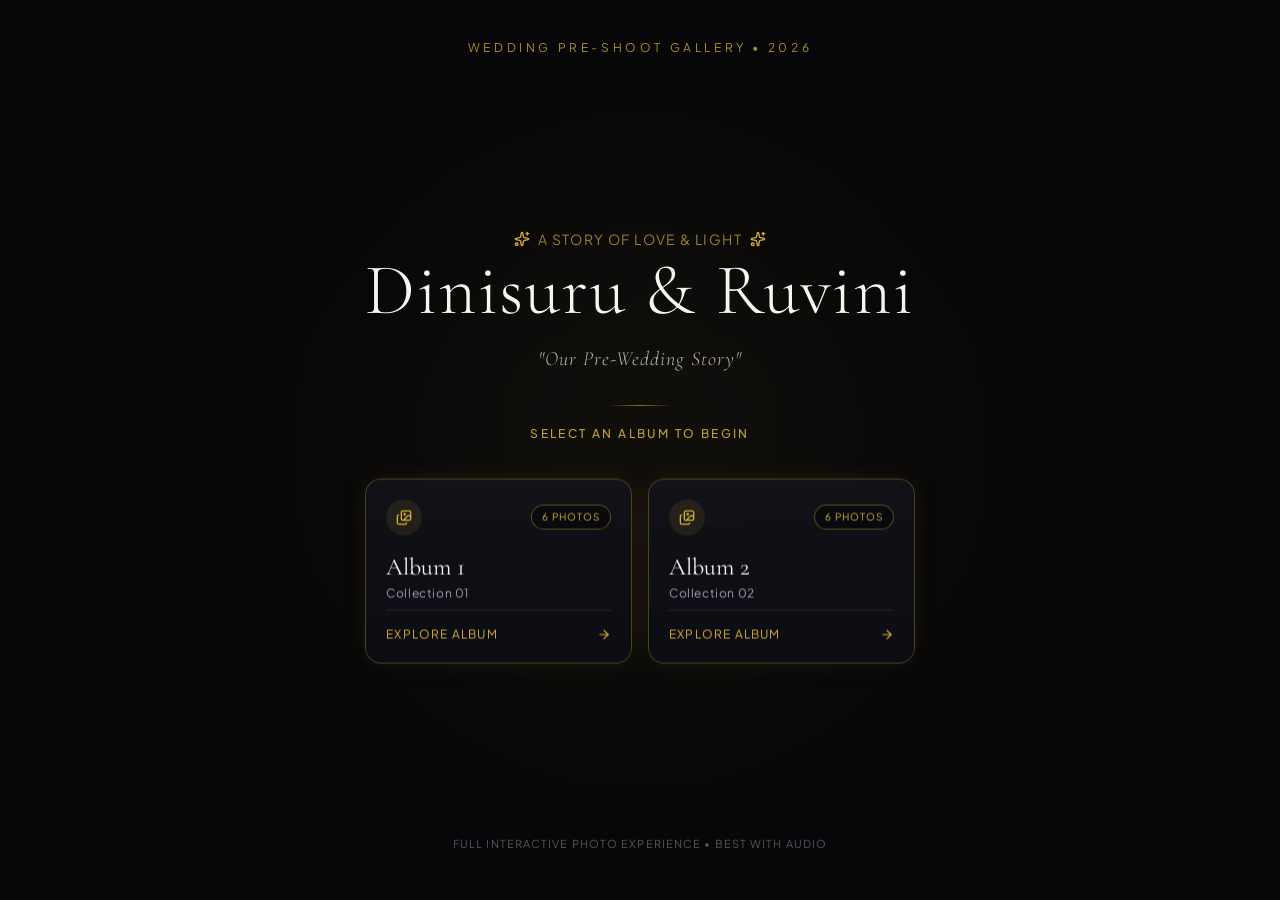
==== commit 9be3acc0: "Add files via upload" ====
--- a/index.html
+++ b/index.html
@@ -17,8 +17,8 @@
     <link rel="preconnect" href="https://fonts.googleapis.com">
     <link rel="preconnect" href="https://fonts.gstatic.com" crossorigin>
     <link href="https://fonts.googleapis.com/css2?family=Cormorant+Garamond:ital,wght@0,300;0,400;0,500;0,600;0,700;1,400;1,600&family=Plus+Jakarta+Sans:wght@300;400;500;600&display=swap" rel="stylesheet">
-    <script type="module" crossorigin src="./assets/index-DnzJ9OcJ.js"></script>
-    <link rel="stylesheet" crossorigin href="./assets/index-Ca5Y4Qgu.css">
+    <script type="module" crossorigin src="./assets/index-C52hX5B4.js"></script>
+    <link rel="stylesheet" crossorigin href="./assets/index-Bo7UmTfd.css">
   </head>
   <body class="bg-[#070709] text-[#F7F5F0] antialiased overflow-hidden select-none">
     <div id="root"></div>
--- a/assets/index-Bo7UmTfd.css
+++ b/assets/index-Bo7UmTfd.css
@@ -0,0 +1,2 @@
+/*! tailwindcss v4.3.3 | MIT License | https://tailwindcss.com */
+@layer properties{@supports (((-webkit-hyphens:none)) and (not (margin-trim:inline))) or ((-moz-orient:inline) and (not (color:rgb(from red r g b)))){*,:before,:after,::backdrop{--tw-translate-x:0;--tw-translate-y:0;--tw-translate-z:0;--tw-scale-x:1;--tw-scale-y:1;--tw-scale-z:1;--tw-rotate-x:initial;--tw-rotate-y:initial;--tw-rotate-z:initial;--tw-skew-x:initial;--tw-skew-y:initial;--tw-space-y-reverse:0;--tw-space-x-reverse:0;--tw-border-style:solid;--tw-gradient-position:initial;--tw-gradient-from:#0000;--tw-gradient-via:#0000;--tw-gradient-to:#0000;--tw-gradient-stops:initial;--tw-gradient-via-stops:initial;--tw-gradient-from-position:0%;--tw-gradient-via-position:50%;--tw-gradient-to-position:100%;--tw-leading:initial;--tw-font-weight:initial;--tw-tracking:initial;--tw-shadow:0 0 #0000;--tw-shadow-color:initial;--tw-shadow-alpha:100%;--tw-inset-shadow:0 0 #0000;--tw-inset-shadow-color:initial;--tw-inset-shadow-alpha:100%;--tw-ring-color:initial;--tw-ring-shadow:0 0 #0000;--tw-inset-ring-color:initial;--tw-inset-ring-shadow:0 0 #0000;--tw-ring-inset:initial;--tw-ring-offset-width:0px;--tw-ring-offset-color:#fff;--tw-ring-offset-shadow:0 0 #0000;--tw-blur:initial;--tw-brightness:initial;--tw-contrast:initial;--tw-grayscale:initial;--tw-hue-rotate:initial;--tw-invert:initial;--tw-opacity:initial;--tw-saturate:initial;--tw-sepia:initial;--tw-drop-shadow:initial;--tw-drop-shadow-color:initial;--tw-drop-shadow-alpha:100%;--tw-drop-shadow-size:initial;--tw-backdrop-blur:initial;--tw-backdrop-brightness:initial;--tw-backdrop-contrast:initial;--tw-backdrop-grayscale:initial;--tw-backdrop-hue-rotate:initial;--tw-backdrop-invert:initial;--tw-backdrop-opacity:initial;--tw-backdrop-saturate:initial;--tw-backdrop-sepia:initial;--tw-duration:initial;--tw-ease:initial}}}@layer theme{:root,:host{--font-sans:-apple-system, BlinkMacSystemFont, "Segoe UI", Roboto, "Helvetica Neue", "Noto Sans", Arial, sans-serif, "Apple Color Emoji", "Segoe UI Emoji", "Segoe UI Symbol", "Noto Color Emoji";--font-serif:ui-serif, Georgia, Cambria, "Times New Roman", Times, serif;--font-mono:ui-monospace, SFMono-Regular, Menlo, Monaco, Consolas, "Liberation Mono", "Courier New", monospace;--color-red-200:oklch(88.5% .062 18.334);--color-red-400:oklch(70.4% .191 22.216);--color-red-500:oklch(63.7% .237 25.331);--color-red-950:oklch(25.8% .092 26.042);--color-emerald-200:oklch(90.5% .093 164.15);--color-emerald-400:oklch(76.5% .177 163.223);--color-emerald-500:oklch(69.6% .17 162.48);--color-emerald-950:oklch(26.2% .051 172.552);--color-black:#000;--color-white:#fff;--spacing:.25rem;--container-md:28rem;--container-lg:32rem;--container-xl:36rem;--container-3xl:48rem;--container-7xl:80rem;--text-xs:.75rem;--text-xs--line-height:calc(1 / .75);--text-sm:.875rem;--text-sm--line-height:calc(1.25 / .875);--text-base:1rem;--text-base--line-height:calc(1.5 / 1);--text-lg:1.125rem;--text-lg--line-height:calc(1.75 / 1.125);--text-xl:1.25rem;--text-xl--line-height:calc(1.75 / 1.25);--text-2xl:1.5rem;--text-2xl--line-height:calc(2 / 1.5);--text-3xl:1.875rem;--text-3xl--line-height:calc(2.25 / 1.875);--text-4xl:2.25rem;--text-4xl--line-height:calc(2.5 / 2.25);--text-6xl:3.75rem;--text-6xl--line-height:1;--text-7xl:4.5rem;--text-7xl--line-height:1;--font-weight-light:300;--font-weight-normal:400;--font-weight-medium:500;--font-weight-semibold:600;--tracking-wide:.025em;--tracking-wider:.05em;--tracking-widest:.1em;--radius-md:.375rem;--radius-lg:.5rem;--radius-xl:.75rem;--radius-2xl:1rem;--ease-out:cubic-bezier(0, 0, .2, 1);--animate-spin:spin 1s linear infinite;--animate-pulse:pulse 2s cubic-bezier(.4, 0, .6, 1) infinite;--blur-sm:8px;--blur-md:12px;--blur-3xl:64px;--default-transition-duration:.15s;--default-transition-timing-function:cubic-bezier(.4, 0, .2, 1);--default-font-family:var(--font-sans);--default-mono-font-family:var(--font-mono)}}@layer base{*,:after,:before,::backdrop{box-sizing:border-box;border:0 solid;margin:0;padding:0}::file-selector-button{box-sizing:border-box;border:0 solid;margin:0;padding:0}html,:host{-webkit-text-size-adjust:100%;tab-size:4;line-height:1.5;font-family:var(--default-font-family,-apple-system, BlinkMacSystemFont, "Segoe UI", Roboto, "Helvetica Neue", "Noto Sans", Arial, sans-serif, "Apple Color Emoji", "Segoe UI Emoji", "Segoe UI Symbol", "Noto Color Emoji");font-feature-settings:var(--default-font-feature-settings,normal);font-variation-settings:var(--default-font-variation-settings,normal);-webkit-tap-highlight-color:transparent}hr{height:0;color:inherit;border-top-width:1px}abbr:where([title]){-webkit-text-decoration:underline dotted;text-decoration:underline dotted}h1,h2,h3,h4,h5,h6{font-size:inherit;font-weight:inherit}a{color:inherit;-webkit-text-decoration:inherit;-webkit-text-decoration:inherit;-webkit-text-decoration:inherit;-webkit-text-decoration:inherit;text-decoration:inherit}b,strong{font-weight:bolder}code,kbd,samp,pre{font-family:var(--default-mono-font-family,ui-monospace, SFMono-Regular, Menlo, Monaco, Consolas, "Liberation Mono", "Courier New", monospace);font-feature-settings:var(--default-mono-font-feature-settings,normal);font-variation-settings:var(--default-mono-font-variation-settings,normal);font-size:1em}small{font-size:80%}sub,sup{vertical-align:baseline;font-size:75%;line-height:0;position:relative}sub{bottom:-.25em}sup{top:-.5em}table{text-indent:0;border-color:inherit;border-collapse:collapse}:-moz-focusring:where(:not(iframe)){outline:auto}progress{vertical-align:baseline}summary{display:list-item}ol,ul,menu{list-style:none}img,svg,video,canvas,audio,iframe,embed,object{vertical-align:middle;display:block}img,video{max-width:100%;height:auto}button,input,select,optgroup,textarea{font:inherit;font-feature-settings:inherit;font-variation-settings:inherit;letter-spacing:inherit;color:inherit;opacity:1;background-color:#0000;border-radius:0}::file-selector-button{font:inherit;font-feature-settings:inherit;font-variation-settings:inherit;letter-spacing:inherit;color:inherit;opacity:1;background-color:#0000;border-radius:0}:where(select:is([multiple],[size])) optgroup{font-weight:bolder}:where(select:is([multiple],[size])) optgroup option{padding-inline-start:20px}::file-selector-button{margin-inline-end:4px}::placeholder{opacity:1}@supports (not ((-webkit-appearance:-apple-pay-button))) or (contain-intrinsic-size:1px){::placeholder{color:currentColor}@supports (color:color-mix(in lab, red, red)){::placeholder{color:color-mix(in oklab, currentcolor 50%, transparent)}}}textarea{resize:vertical}::-webkit-search-decoration{-webkit-appearance:none}::-webkit-date-and-time-value{min-height:1lh;text-align:inherit}::-webkit-datetime-edit{display:inline-flex}::-webkit-datetime-edit-fields-wrapper{padding:0}::-webkit-datetime-edit{padding-block:0}::-webkit-datetime-edit-year-field{padding-block:0}::-webkit-datetime-edit-month-field{padding-block:0}::-webkit-datetime-edit-day-field{padding-block:0}::-webkit-datetime-edit-hour-field{padding-block:0}::-webkit-datetime-edit-minute-field{padding-block:0}::-webkit-datetime-edit-second-field{padding-block:0}::-webkit-datetime-edit-millisecond-field{padding-block:0}::-webkit-datetime-edit-meridiem-field{padding-block:0}::-webkit-calendar-picker-indicator{line-height:1}:-moz-ui-invalid{box-shadow:none}button,input:where([type=button],[type=reset],[type=submit]){appearance:button}::file-selector-button{appearance:button}::-webkit-inner-spin-button{height:auto}::-webkit-outer-spin-button{height:auto}[hidden]:where(:not([hidden=until-found])){display:none!important}:root{--font-serif:"Cormorant Garamond", Georgia, serif;--font-sans:"Plus Jakarta Sans", system-ui, -apple-system, sans-serif;--color-obsidian:#070709;--color-charcoal:#121318;--color-gold:#d4af37;--color-champagne:#f4e8c1;--color-cream:#f7f5f0}html,body,#root{background-color:var(--color-obsidian);width:100%;height:100%;color:var(--color-cream);font-family:var(--font-sans);touch-action:manipulation;margin:0;padding:0;overflow:hidden}}@layer components;@layer utilities{.pointer-events-auto{pointer-events:auto}.pointer-events-none{pointer-events:none}.absolute{position:absolute}.fixed{position:fixed}.relative{position:relative}.inset-0{inset:0}.inset-x-0{inset-inline:0}.top-1\/2{top:50%}.top-3{top:calc(var(--spacing) * 3)}.top-4{top:calc(var(--spacing) * 4)}.right-3{right:calc(var(--spacing) * 3)}.right-4{right:calc(var(--spacing) * 4)}.bottom-0{bottom:0}.bottom-6{bottom:calc(var(--spacing) * 6)}.left-1\/2{left:50%}.left-3{left:calc(var(--spacing) * 3)}.left-6{left:calc(var(--spacing) * 6)}.z-0{z-index:0}.z-1{z-index:1}.z-10{z-index:10}.z-20{z-index:20}.z-30{z-index:30}.z-50{z-index:50}.col-span-full{grid-column:1/-1}.mx-auto{margin-inline:auto}.my-3{margin-block:calc(var(--spacing) * 3)}.my-auto{margin-block:auto}.mt-0\.5{margin-top:calc(var(--spacing) * .5)}.mt-1{margin-top:var(--spacing)}.mt-2{margin-top:calc(var(--spacing) * 2)}.mb-1{margin-bottom:var(--spacing)}.mb-1\.5{margin-bottom:calc(var(--spacing) * 1.5)}.mb-2{margin-bottom:calc(var(--spacing) * 2)}.mb-4{margin-bottom:calc(var(--spacing) * 4)}.block{display:block}.contents{display:contents}.flex{display:flex}.grid{display:grid}.hidden{display:none}.aspect-\[4\/3\]{aspect-ratio:4/3}.h-3{height:calc(var(--spacing) * 3)}.h-3\.5{height:calc(var(--spacing) * 3.5)}.h-4{height:calc(var(--spacing) * 4)}.h-5{height:calc(var(--spacing) * 5)}.h-6{height:calc(var(--spacing) * 6)}.h-8{height:calc(var(--spacing) * 8)}.h-10{height:calc(var(--spacing) * 10)}.h-12{height:calc(var(--spacing) * 12)}.h-16{height:calc(var(--spacing) * 16)}.h-\[1px\]{height:1px}.h-\[2px\]{height:2px}.h-\[100svh\]{height:100svh}.h-\[500px\]{height:500px}.h-\[600px\]{height:600px}.h-full{height:100%}.max-h-\[92svh\]{max-height:92svh}.max-h-full{max-height:100%}.w-0\.5{width:calc(var(--spacing) * .5)}.w-3{width:calc(var(--spacing) * 3)}.w-3\.5{width:calc(var(--spacing) * 3.5)}.w-4{width:calc(var(--spacing) * 4)}.w-5{width:calc(var(--spacing) * 5)}.w-6{width:calc(var(--spacing) * 6)}.w-8{width:calc(var(--spacing) * 8)}.w-10{width:calc(var(--spacing) * 10)}.w-12{width:calc(var(--spacing) * 12)}.w-16{width:calc(var(--spacing) * 16)}.w-48{width:calc(var(--spacing) * 48)}.w-\[500px\]{width:500px}.w-\[600px\]{width:600px}.w-full{width:100%}.max-w-3xl{max-width:var(--container-3xl)}.max-w-7xl{max-width:var(--container-7xl)}.max-w-full{max-width:100%}.max-w-lg{max-width:var(--container-lg)}.max-w-md{max-width:var(--container-md)}.max-w-xl{max-width:var(--container-xl)}.shrink-0{flex-shrink:0}.-translate-x-1\/2{--tw-translate-x:calc(calc(1 / 2 * 100%) * -1);translate:var(--tw-translate-x) var(--tw-translate-y)}.translate-x-\[1px\]{--tw-translate-x:1px;translate:var(--tw-translate-x) var(--tw-translate-y)}.-translate-y-1\/2{--tw-translate-y:calc(calc(1 / 2 * 100%) * -1);translate:var(--tw-translate-x) var(--tw-translate-y)}.scale-100{--tw-scale-x:100%;--tw-scale-y:100%;--tw-scale-z:100%;scale:var(--tw-scale-x) var(--tw-scale-y)}.scale-125{--tw-scale-x:125%;--tw-scale-y:125%;--tw-scale-z:125%;scale:var(--tw-scale-x) var(--tw-scale-y)}.scale-\[1\.02\]{scale:1.02}.transform{transform:var(--tw-rotate-x,) var(--tw-rotate-y,) var(--tw-rotate-z,) var(--tw-skew-x,) var(--tw-skew-y,)}.animate-pulse{animation:var(--animate-pulse)}.animate-spin{animation:var(--animate-spin)}.cursor-pointer{cursor:pointer}.grid-cols-1{grid-template-columns:repeat(1,minmax(0,1fr))}.flex-col{flex-direction:column}.flex-wrap{flex-wrap:wrap}.items-center{align-items:center}.items-end{align-items:flex-end}.items-start{align-items:flex-start}.justify-between{justify-content:space-between}.justify-center{justify-content:center}.gap-2{gap:calc(var(--spacing) * 2)}.gap-4{gap:calc(var(--spacing) * 4)}.gap-6{gap:calc(var(--spacing) * 6)}:where(.space-y-1>:not(:last-child)){--tw-space-y-reverse:0;margin-block-start:calc(var(--spacing) * var(--tw-space-y-reverse));margin-block-end:calc(var(--spacing) * calc(1 - var(--tw-space-y-reverse)))}:where(.space-y-3>:not(:last-child)){--tw-space-y-reverse:0;margin-block-start:calc(calc(var(--spacing) * 3) * var(--tw-space-y-reverse));margin-block-end:calc(calc(var(--spacing) * 3) * calc(1 - var(--tw-space-y-reverse)))}:where(.space-y-4>:not(:last-child)){--tw-space-y-reverse:0;margin-block-start:calc(calc(var(--spacing) * 4) * var(--tw-space-y-reverse));margin-block-end:calc(calc(var(--spacing) * 4) * calc(1 - var(--tw-space-y-reverse)))}:where(.space-y-5>:not(:last-child)){--tw-space-y-reverse:0;margin-block-start:calc(calc(var(--spacing) * 5) * var(--tw-space-y-reverse));margin-block-end:calc(calc(var(--spacing) * 5) * calc(1 - var(--tw-space-y-reverse)))}:where(.space-y-6>:not(:last-child)){--tw-space-y-reverse:0;margin-block-start:calc(calc(var(--spacing) * 6) * var(--tw-space-y-reverse));margin-block-end:calc(calc(var(--spacing) * 6) * calc(1 - var(--tw-space-y-reverse)))}:where(.space-y-8>:not(:last-child)){--tw-space-y-reverse:0;margin-block-start:calc(calc(var(--spacing) * 8) * var(--tw-space-y-reverse));margin-block-end:calc(calc(var(--spacing) * 8) * calc(1 - var(--tw-space-y-reverse)))}:where(.space-x-0\.5>:not(:last-child)){--tw-space-x-reverse:0;margin-inline-start:calc(calc(var(--spacing) * .5) * var(--tw-space-x-reverse));margin-inline-end:calc(calc(var(--spacing) * .5) * calc(1 - var(--tw-space-x-reverse)))}:where(.space-x-1\.5>:not(:last-child)){--tw-space-x-reverse:0;margin-inline-start:calc(calc(var(--spacing) * 1.5) * var(--tw-space-x-reverse));margin-inline-end:calc(calc(var(--spacing) * 1.5) * calc(1 - var(--tw-space-x-reverse)))}:where(.space-x-2>:not(:last-child)){--tw-space-x-reverse:0;margin-inline-start:calc(calc(var(--spacing) * 2) * var(--tw-space-x-reverse));margin-inline-end:calc(calc(var(--spacing) * 2) * calc(1 - var(--tw-space-x-reverse)))}:where(.space-x-2\.5>:not(:last-child)){--tw-space-x-reverse:0;margin-inline-start:calc(calc(var(--spacing) * 2.5) * var(--tw-space-x-reverse));margin-inline-end:calc(calc(var(--spacing) * 2.5) * calc(1 - var(--tw-space-x-reverse)))}:where(.space-x-3>:not(:last-child)){--tw-space-x-reverse:0;margin-inline-start:calc(calc(var(--spacing) * 3) * var(--tw-space-x-reverse));margin-inline-end:calc(calc(var(--spacing) * 3) * calc(1 - var(--tw-space-x-reverse)))}:where(.space-x-4>:not(:last-child)){--tw-space-x-reverse:0;margin-inline-start:calc(calc(var(--spacing) * 4) * var(--tw-space-x-reverse));margin-inline-end:calc(calc(var(--spacing) * 4) * calc(1 - var(--tw-space-x-reverse)))}:where(.space-x-6>:not(:last-child)){--tw-space-x-reverse:0;margin-inline-start:calc(calc(var(--spacing) * 6) * var(--tw-space-x-reverse));margin-inline-end:calc(calc(var(--spacing) * 6) * calc(1 - var(--tw-space-x-reverse)))}.overflow-hidden{overflow:hidden}.overflow-y-auto{overflow-y:auto}.rounded-2xl{border-radius:var(--radius-2xl)}.rounded-full{border-radius:2147483647px}.rounded-lg{border-radius:var(--radius-lg)}.rounded-md{border-radius:var(--radius-md)}.rounded-xl{border-radius:var(--radius-xl)}.border{border-style:var(--tw-border-style);border-width:1px}.border-2{border-style:var(--tw-border-style);border-width:2px}.border-t{border-top-style:var(--tw-border-style);border-top-width:1px}.border-b{border-bottom-style:var(--tw-border-style);border-bottom-width:1px}.border-\[\#D4AF37\]{border-color:#d4af37}.border-\[\#D4AF37\]\/30{border-color:oklab(76.6528% -.00256401 .138654/.3)}.border-\[\#D4AF37\]\/40{border-color:oklab(76.6528% -.00256401 .138654/.4)}.border-\[\#D4AF37\]\/50{border-color:oklab(76.6528% -.00256401 .138654/.5)}.border-\[\#D4AF37\]\/80{border-color:oklab(76.6528% -.00256401 .138654/.8)}.border-emerald-500\/40{border-color:#00bb7f66}@supports (color:color-mix(in lab, red, red)){.border-emerald-500\/40{border-color:color-mix(in oklab, var(--color-emerald-500) 40%, transparent)}}.border-red-500\/40{border-color:#fb2c3666}@supports (color:color-mix(in lab, red, red)){.border-red-500\/40{border-color:color-mix(in oklab, var(--color-red-500) 40%, transparent)}}.border-white\/5{border-color:#ffffff0d}@supports (color:color-mix(in lab, red, red)){.border-white\/5{border-color:color-mix(in oklab, var(--color-white) 5%, transparent)}}.border-white\/10{border-color:#ffffff1a}@supports (color:color-mix(in lab, red, red)){.border-white\/10{border-color:color-mix(in oklab, var(--color-white) 10%, transparent)}}.border-white\/15{border-color:#ffffff26}@supports (color:color-mix(in lab, red, red)){.border-white\/15{border-color:color-mix(in oklab, var(--color-white) 15%, transparent)}}.border-white\/20{border-color:#fff3}@supports (color:color-mix(in lab, red, red)){.border-white\/20{border-color:color-mix(in oklab, var(--color-white) 20%, transparent)}}.border-t-transparent{border-top-color:#0000}.bg-\[\#0C0D11\]\/80{background-color:oklab(15.984% .00064718 -.00859341/.8)}.bg-\[\#12131A\]{background-color:#12131a}.bg-\[\#13141B\]\/90{background-color:oklab(19.3482% .0021245 -.0140382/.9)}.bg-\[\#070709\]{background-color:#070709}.bg-\[\#D4AF37\]{background-color:#d4af37}.bg-\[\#D4AF37\]\/5{background-color:oklab(76.6528% -.00256401 .138654/.05)}.bg-\[\#D4AF37\]\/10{background-color:oklab(76.6528% -.00256401 .138654/.1)}.bg-\[\#D4AF37\]\/15{background-color:oklab(76.6528% -.00256401 .138654/.15)}.bg-\[\#D4AF37\]\/20{background-color:oklab(76.6528% -.00256401 .138654/.2)}.bg-black\/40{background-color:#0006}@supports (color:color-mix(in lab, red, red)){.bg-black\/40{background-color:color-mix(in oklab, var(--color-black) 40%, transparent)}}.bg-black\/50{background-color:#00000080}@supports (color:color-mix(in lab, red, red)){.bg-black\/50{background-color:color-mix(in oklab, var(--color-black) 50%, transparent)}}.bg-black\/60{background-color:#0009}@supports (color:color-mix(in lab, red, red)){.bg-black\/60{background-color:color-mix(in oklab, var(--color-black) 60%, transparent)}}.bg-black\/80{background-color:#000c}@supports (color:color-mix(in lab, red, red)){.bg-black\/80{background-color:color-mix(in oklab, var(--color-black) 80%, transparent)}}.bg-black\/85{background-color:#000000d9}@supports (color:color-mix(in lab, red, red)){.bg-black\/85{background-color:color-mix(in oklab, var(--color-black) 85%, transparent)}}.bg-emerald-950\/40{background-color:#002c2266}@supports (color:color-mix(in lab, red, red)){.bg-emerald-950\/40{background-color:color-mix(in oklab, var(--color-emerald-950) 40%, transparent)}}.bg-red-950\/40{background-color:#46080966}@supports (color:color-mix(in lab, red, red)){.bg-red-950\/40{background-color:color-mix(in oklab, var(--color-red-950) 40%, transparent)}}.bg-transparent{background-color:#0000}.bg-white\/10{background-color:#ffffff1a}@supports (color:color-mix(in lab, red, red)){.bg-white\/10{background-color:color-mix(in oklab, var(--color-white) 10%, transparent)}}.bg-gradient-to-r{--tw-gradient-position:to right in oklab;background-image:linear-gradient(var(--tw-gradient-stops))}.bg-gradient-to-t{--tw-gradient-position:to top in oklab;background-image:linear-gradient(var(--tw-gradient-stops))}.bg-\[radial-gradient\(ellipse_at_center\,_var\(--tw-gradient-stops\)\)\]{background-image:radial-gradient(ellipse at center, var(--tw-gradient-stops))}.bg-\[radial-gradient\(ellipse_at_top\,_var\(--tw-gradient-stops\)\)\]{background-image:radial-gradient(ellipse at top, var(--tw-gradient-stops))}.from-\[\#0d0e14\]{--tw-gradient-from:#0d0e14;--tw-gradient-stops:var(--tw-gradient-via-stops,var(--tw-gradient-position), var(--tw-gradient-from) var(--tw-gradient-from-position), var(--tw-gradient-to) var(--tw-gradient-to-position))}.from-\[\#14151C\]{--tw-gradient-from:#14151c;--tw-gradient-stops:var(--tw-gradient-via-stops,var(--tw-gradient-position), var(--tw-gradient-from) var(--tw-gradient-from-position), var(--tw-gradient-to) var(--tw-gradient-to-position))}.from-\[\#181822\]{--tw-gradient-from:#181822;--tw-gradient-stops:var(--tw-gradient-via-stops,var(--tw-gradient-position), var(--tw-gradient-from) var(--tw-gradient-from-position), var(--tw-gradient-to) var(--tw-gradient-to-position))}.from-\[\#181824\]{--tw-gradient-from:#181824;--tw-gradient-stops:var(--tw-gradient-via-stops,var(--tw-gradient-position), var(--tw-gradient-from) var(--tw-gradient-from-position), var(--tw-gradient-to) var(--tw-gradient-to-position))}.from-\[\#D4AF37\]\/60{--tw-gradient-from:oklab(76.6528% -.00256401 .138654/.6);--tw-gradient-stops:var(--tw-gradient-via-stops,var(--tw-gradient-position), var(--tw-gradient-from) var(--tw-gradient-from-position), var(--tw-gradient-to) var(--tw-gradient-to-position))}.from-black\/80{--tw-gradient-from:#000c}@supports (color:color-mix(in lab, red, red)){.from-black\/80{--tw-gradient-from:color-mix(in oklab, var(--color-black) 80%, transparent)}}.from-black\/80{--tw-gradient-stops:var(--tw-gradient-via-stops,var(--tw-gradient-position), var(--tw-gradient-from) var(--tw-gradient-from-position), var(--tw-gradient-to) var(--tw-gradient-to-position))}.from-transparent{--tw-gradient-from:transparent;--tw-gradient-stops:var(--tw-gradient-via-stops,var(--tw-gradient-position), var(--tw-gradient-from) var(--tw-gradient-from-position), var(--tw-gradient-to) var(--tw-gradient-to-position))}.via-\[\#0d0e14\]\/70{--tw-gradient-via:oklab(16.5602% .0016589 -.012585/.7);--tw-gradient-via-stops:var(--tw-gradient-position), var(--tw-gradient-from) var(--tw-gradient-from-position), var(--tw-gradient-via) var(--tw-gradient-via-position), var(--tw-gradient-to) var(--tw-gradient-to-position);--tw-gradient-stops:var(--tw-gradient-via-stops)}.via-\[\#08080C\]{--tw-gradient-via:#08080c;--tw-gradient-via-stops:var(--tw-gradient-position), var(--tw-gradient-from) var(--tw-gradient-from-position), var(--tw-gradient-via) var(--tw-gradient-via-position), var(--tw-gradient-to) var(--tw-gradient-to-position);--tw-gradient-stops:var(--tw-gradient-via-stops)}.via-\[\#09090d\]{--tw-gradient-via:#09090d;--tw-gradient-via-stops:var(--tw-gradient-position), var(--tw-gradient-from) var(--tw-gradient-from-position), var(--tw-gradient-via) var(--tw-gradient-via-position), var(--tw-gradient-to) var(--tw-gradient-to-position);--tw-gradient-stops:var(--tw-gradient-via-stops)}.via-\[\#070709\]{--tw-gradient-via:#070709;--tw-gradient-via-stops:var(--tw-gradient-position), var(--tw-gradient-from) var(--tw-gradient-from-position), var(--tw-gradient-via) var(--tw-gradient-via-position), var(--tw-gradient-to) var(--tw-gradient-to-position);--tw-gradient-stops:var(--tw-gradient-via-stops)}.via-\[\#070709\]\/50{--tw-gradient-via:oklab(12.9693% .00136422 -.00486151/.5);--tw-gradient-via-stops:var(--tw-gradient-position), var(--tw-gradient-from) var(--tw-gradient-from-position), var(--tw-gradient-via) var(--tw-gradient-via-position), var(--tw-gradient-to) var(--tw-gradient-to-position);--tw-gradient-stops:var(--tw-gradient-via-stops)}.via-\[\#D4AF37\]\/60{--tw-gradient-via:oklab(76.6528% -.00256401 .138654/.6);--tw-gradient-via-stops:var(--tw-gradient-position), var(--tw-gradient-from) var(--tw-gradient-from-position), var(--tw-gradient-via) var(--tw-gradient-via-position), var(--tw-gradient-to) var(--tw-gradient-to-position);--tw-gradient-stops:var(--tw-gradient-via-stops)}.via-black\/20{--tw-gradient-via:#0003}@supports (color:color-mix(in lab, red, red)){.via-black\/20{--tw-gradient-via:color-mix(in oklab, var(--color-black) 20%, transparent)}}.via-black\/20{--tw-gradient-via-stops:var(--tw-gradient-position), var(--tw-gradient-from) var(--tw-gradient-from-position), var(--tw-gradient-via) var(--tw-gradient-via-position), var(--tw-gradient-to) var(--tw-gradient-to-position);--tw-gradient-stops:var(--tw-gradient-via-stops)}.to-\[\#040406\]{--tw-gradient-to:#040406;--tw-gradient-stops:var(--tw-gradient-via-stops,var(--tw-gradient-position), var(--tw-gradient-from) var(--tw-gradient-from-position), var(--tw-gradient-to) var(--tw-gradient-to-position))}.to-\[\#070709\]\/90{--tw-gradient-to:oklab(12.9693% .00136422 -.00486151/.9);--tw-gradient-stops:var(--tw-gradient-via-stops,var(--tw-gradient-position), var(--tw-gradient-from) var(--tw-gradient-from-position), var(--tw-gradient-to) var(--tw-gradient-to-position))}.to-\[\#D4AF37\]{--tw-gradient-to:#d4af37;--tw-gradient-stops:var(--tw-gradient-via-stops,var(--tw-gradient-position), var(--tw-gradient-from) var(--tw-gradient-from-position), var(--tw-gradient-to) var(--tw-gradient-to-position))}.to-transparent{--tw-gradient-to:transparent;--tw-gradient-stops:var(--tw-gradient-via-stops,var(--tw-gradient-position), var(--tw-gradient-from) var(--tw-gradient-from-position), var(--tw-gradient-to) var(--tw-gradient-to-position))}.bg-cover{background-size:cover}.bg-center{background-position:50%}.fill-\[\#D4AF37\]\/30{fill:oklab(76.6528% -.00256401 .138654/.3)}.fill-\[\#D4AF37\]\/40{fill:oklab(76.6528% -.00256401 .138654/.4)}.fill-current{fill:currentColor}.stroke-\[3\]{stroke-width:3px}.object-contain{object-fit:contain}.object-cover{object-fit:cover}.p-1{padding:var(--spacing)}.p-1\.5{padding:calc(var(--spacing) * 1.5)}.p-2{padding:calc(var(--spacing) * 2)}.p-2\.5{padding:calc(var(--spacing) * 2.5)}.p-3{padding:calc(var(--spacing) * 3)}.p-4{padding:calc(var(--spacing) * 4)}.p-5{padding:calc(var(--spacing) * 5)}.p-6{padding:calc(var(--spacing) * 6)}.px-2\.5{padding-inline:calc(var(--spacing) * 2.5)}.px-3{padding-inline:calc(var(--spacing) * 3)}.px-3\.5{padding-inline:calc(var(--spacing) * 3.5)}.px-4{padding-inline:calc(var(--spacing) * 4)}.px-5{padding-inline:calc(var(--spacing) * 5)}.px-6{padding-inline:calc(var(--spacing) * 6)}.py-1{padding-block:var(--spacing)}.py-1\.5{padding-block:calc(var(--spacing) * 1.5)}.py-2{padding-block:calc(var(--spacing) * 2)}.py-2\.5{padding-block:calc(var(--spacing) * 2.5)}.py-3{padding-block:calc(var(--spacing) * 3)}.py-3\.5{padding-block:calc(var(--spacing) * 3.5)}.py-4{padding-block:calc(var(--spacing) * 4)}.py-6{padding-block:calc(var(--spacing) * 6)}.py-8{padding-block:calc(var(--spacing) * 8)}.py-10{padding-block:calc(var(--spacing) * 10)}.py-12{padding-block:calc(var(--spacing) * 12)}.pt-1{padding-top:var(--spacing)}.pt-2{padding-top:calc(var(--spacing) * 2)}.pt-4{padding-top:calc(var(--spacing) * 4)}.pt-6{padding-top:calc(var(--spacing) * 6)}.pt-8{padding-top:calc(var(--spacing) * 8)}.pb-4{padding-bottom:calc(var(--spacing) * 4)}.pb-6{padding-bottom:calc(var(--spacing) * 6)}.text-center{text-align:center}.text-left{text-align:left}.text-2xl{font-size:var(--text-2xl);line-height:var(--tw-leading,var(--text-2xl--line-height))}.text-4xl{font-size:var(--text-4xl);line-height:var(--tw-leading,var(--text-4xl--line-height))}.text-base{font-size:var(--text-base);line-height:var(--tw-leading,var(--text-base--line-height))}.text-lg{font-size:var(--text-lg);line-height:var(--tw-leading,var(--text-lg--line-height))}.text-sm{font-size:var(--text-sm);line-height:var(--tw-leading,var(--text-sm--line-height))}.text-xl{font-size:var(--text-xl);line-height:var(--tw-leading,var(--text-xl--line-height))}.text-xs{font-size:var(--text-xs);line-height:var(--tw-leading,var(--text-xs--line-height))}.text-\[10px\]{font-size:10px}.text-\[11px\]{font-size:11px}.leading-none{--tw-leading:1;line-height:1}.font-light{--tw-font-weight:var(--font-weight-light);font-weight:var(--font-weight-light)}.font-medium{--tw-font-weight:var(--font-weight-medium);font-weight:var(--font-weight-medium)}.font-normal{--tw-font-weight:var(--font-weight-normal);font-weight:var(--font-weight-normal)}.font-semibold{--tw-font-weight:var(--font-weight-semibold);font-weight:var(--font-weight-semibold)}.tracking-\[0\.2em\]{--tw-tracking:.2em;letter-spacing:.2em}.tracking-\[0\.3em\]{--tw-tracking:.3em;letter-spacing:.3em}.tracking-wide{--tw-tracking:var(--tracking-wide);letter-spacing:var(--tracking-wide)}.tracking-wider{--tw-tracking:var(--tracking-wider);letter-spacing:var(--tracking-wider)}.tracking-widest{--tw-tracking:var(--tracking-widest);letter-spacing:var(--tracking-widest)}.text-\[\#A0A0B0\]{color:#a0a0b0}.text-\[\#C0C0D0\]{color:#c0c0d0}.text-\[\#C0C0D0\]\/70{color:oklab(81.2718% .0061042 -.0214389/.7)}.text-\[\#C0C0D0\]\/80{color:oklab(81.2718% .0061042 -.0214389/.8)}.text-\[\#D4AF37\]{color:#d4af37}.text-\[\#D4AF37\]\/60{color:oklab(76.6528% -.00256401 .138654/.6)}.text-\[\#D4AF37\]\/70{color:oklab(76.6528% -.00256401 .138654/.7)}.text-\[\#D4AF37\]\/90{color:oklab(76.6528% -.00256401 .138654/.9)}.text-\[\#E8E4D9\]\/90{color:oklab(91.8972% -.000064671 .0153505/.9)}.text-\[\#F7F5F0\]{color:#f7f5f0}.text-\[\#FAF8F5\]{color:#faf8f5}.text-black{color:var(--color-black)}.text-emerald-200{color:var(--color-emerald-200)}.text-emerald-400{color:var(--color-emerald-400)}.text-red-200{color:var(--color-red-200)}.text-red-400{color:var(--color-red-400)}.text-white\/30{color:#ffffff4d}@supports (color:color-mix(in lab, red, red)){.text-white\/30{color:color-mix(in oklab, var(--color-white) 30%, transparent)}}.text-white\/40{color:#fff6}@supports (color:color-mix(in lab, red, red)){.text-white\/40{color:color-mix(in oklab, var(--color-white) 40%, transparent)}}.text-white\/60{color:#fff9}@supports (color:color-mix(in lab, red, red)){.text-white\/60{color:color-mix(in oklab, var(--color-white) 60%, transparent)}}.uppercase{text-transform:uppercase}.italic{font-style:italic}.antialiased{-webkit-font-smoothing:antialiased;-moz-osx-font-smoothing:grayscale}.opacity-20{opacity:.2}.opacity-80{opacity:.8}.opacity-90{opacity:.9}.shadow-2xl{--tw-shadow:0 25px 50px -12px var(--tw-shadow-color,#00000040);box-shadow:var(--tw-inset-shadow), var(--tw-inset-ring-shadow), var(--tw-ring-offset-shadow), var(--tw-ring-shadow), var(--tw-shadow)}.shadow-\[0_0_12px_rgba\(212\,175\,55\,0\.4\)\]{--tw-shadow:0 0 12px var(--tw-shadow-color,#d4af3766);box-shadow:var(--tw-inset-shadow), var(--tw-inset-ring-shadow), var(--tw-ring-offset-shadow), var(--tw-ring-shadow), var(--tw-shadow)}.shadow-\[0_0_25px_rgba\(212\,175\,55\,0\.08\)\]{--tw-shadow:0 0 25px var(--tw-shadow-color,#d4af3714);box-shadow:var(--tw-inset-shadow), var(--tw-inset-ring-shadow), var(--tw-ring-offset-shadow), var(--tw-ring-shadow), var(--tw-shadow)}.shadow-\[0_0_30px_rgba\(212\,175\,55\,0\.3\)\]{--tw-shadow:0 0 30px var(--tw-shadow-color,#d4af374d);box-shadow:var(--tw-inset-shadow), var(--tw-inset-ring-shadow), var(--tw-ring-offset-shadow), var(--tw-ring-shadow), var(--tw-shadow)}.shadow-\[0_0_40px_rgba\(212\,175\,55\,0\.25\)\]{--tw-shadow:0 0 40px var(--tw-shadow-color,#d4af3740);box-shadow:var(--tw-inset-shadow), var(--tw-inset-ring-shadow), var(--tw-ring-offset-shadow), var(--tw-ring-shadow), var(--tw-shadow)}.shadow-\[0_25px_80px_rgba\(0\,0\,0\,0\.85\)\]{--tw-shadow:0 25px 80px var(--tw-shadow-color,#000000d9);box-shadow:var(--tw-inset-shadow), var(--tw-inset-ring-shadow), var(--tw-ring-offset-shadow), var(--tw-ring-shadow), var(--tw-shadow)}.shadow-lg{--tw-shadow:0 10px 15px -3px var(--tw-shadow-color,#0000001a), 0 4px 6px -4px var(--tw-shadow-color,#0000001a);box-shadow:var(--tw-inset-shadow), var(--tw-inset-ring-shadow), var(--tw-ring-offset-shadow), var(--tw-ring-shadow), var(--tw-shadow)}.ring-2{--tw-ring-shadow:var(--tw-ring-inset,) 0 0 0 calc(2px + var(--tw-ring-offset-width)) var(--tw-ring-color,currentcolor);box-shadow:var(--tw-inset-shadow), var(--tw-inset-ring-shadow), var(--tw-ring-offset-shadow), var(--tw-ring-shadow), var(--tw-shadow)}.ring-\[\#D4AF37\]\/50{--tw-ring-color:oklab(76.6528% -.00256401 .138654/.5)}.blur-3xl{--tw-blur:blur(var(--blur-3xl));filter:var(--tw-blur,) var(--tw-brightness,) var(--tw-contrast,) var(--tw-grayscale,) var(--tw-hue-rotate,) var(--tw-invert,) var(--tw-saturate,) var(--tw-sepia,) var(--tw-drop-shadow,)}.blur-\[120px\]{--tw-blur:blur(120px);filter:var(--tw-blur,) var(--tw-brightness,) var(--tw-contrast,) var(--tw-grayscale,) var(--tw-hue-rotate,) var(--tw-invert,) var(--tw-saturate,) var(--tw-sepia,) var(--tw-drop-shadow,)}.blur-\[150px\]{--tw-blur:blur(150px);filter:var(--tw-blur,) var(--tw-brightness,) var(--tw-contrast,) var(--tw-grayscale,) var(--tw-hue-rotate,) var(--tw-invert,) var(--tw-saturate,) var(--tw-sepia,) var(--tw-drop-shadow,)}.brightness-95{--tw-brightness:brightness(95%);filter:var(--tw-blur,) var(--tw-brightness,) var(--tw-contrast,) var(--tw-grayscale,) var(--tw-hue-rotate,) var(--tw-invert,) var(--tw-saturate,) var(--tw-sepia,) var(--tw-drop-shadow,)}.filter{filter:var(--tw-blur,) var(--tw-brightness,) var(--tw-contrast,) var(--tw-grayscale,) var(--tw-hue-rotate,) var(--tw-invert,) var(--tw-saturate,) var(--tw-sepia,) var(--tw-drop-shadow,)}.backdrop-blur-md{--tw-backdrop-blur:blur(var(--blur-md));-webkit-backdrop-filter:var(--tw-backdrop-blur,) var(--tw-backdrop-brightness,) var(--tw-backdrop-contrast,) var(--tw-backdrop-grayscale,) var(--tw-backdrop-hue-rotate,) var(--tw-backdrop-invert,) var(--tw-backdrop-opacity,) var(--tw-backdrop-saturate,) var(--tw-backdrop-sepia,);backdrop-filter:var(--tw-backdrop-blur,) var(--tw-backdrop-brightness,) var(--tw-backdrop-contrast,) var(--tw-backdrop-grayscale,) var(--tw-backdrop-hue-rotate,) var(--tw-backdrop-invert,) var(--tw-backdrop-opacity,) var(--tw-backdrop-saturate,) var(--tw-backdrop-sepia,)}.backdrop-blur-sm{--tw-backdrop-blur:blur(var(--blur-sm));-webkit-backdrop-filter:var(--tw-backdrop-blur,) var(--tw-backdrop-brightness,) var(--tw-backdrop-contrast,) var(--tw-backdrop-grayscale,) var(--tw-backdrop-hue-rotate,) var(--tw-backdrop-invert,) var(--tw-backdrop-opacity,) var(--tw-backdrop-saturate,) var(--tw-backdrop-sepia,);backdrop-filter:var(--tw-backdrop-blur,) var(--tw-backdrop-brightness,) var(--tw-backdrop-contrast,) var(--tw-backdrop-grayscale,) var(--tw-backdrop-hue-rotate,) var(--tw-backdrop-invert,) var(--tw-backdrop-opacity,) var(--tw-backdrop-saturate,) var(--tw-backdrop-sepia,)}.transition{transition-property:color,background-color,border-color,outline-color,text-decoration-color,fill,stroke,--tw-gradient-from,--tw-gradient-via,--tw-gradient-to,opacity,box-shadow,transform,translate,scale,rotate,filter,-webkit-backdrop-filter,backdrop-filter,display,content-visibility,overlay,pointer-events;transition-timing-function:var(--tw-ease,var(--default-transition-timing-function));transition-duration:var(--tw-duration,var(--default-transition-duration))}.transition-all{transition-property:all;transition-timing-function:var(--tw-ease,var(--default-transition-timing-function));transition-duration:var(--tw-duration,var(--default-transition-duration))}.transition-colors{transition-property:color,background-color,border-color,outline-color,text-decoration-color,fill,stroke,--tw-gradient-from,--tw-gradient-via,--tw-gradient-to;transition-timing-function:var(--tw-ease,var(--default-transition-timing-function));transition-duration:var(--tw-duration,var(--default-transition-duration))}.transition-opacity{transition-property:opacity;transition-timing-function:var(--tw-ease,var(--default-transition-timing-function));transition-duration:var(--tw-duration,var(--default-transition-duration))}.transition-transform{transition-property:transform,translate,scale,rotate;transition-timing-function:var(--tw-ease,var(--default-transition-timing-function));transition-duration:var(--tw-duration,var(--default-transition-duration))}.duration-75{--tw-duration:75ms;transition-duration:75ms}.duration-300{--tw-duration:.3s;transition-duration:.3s}.duration-500{--tw-duration:.5s;transition-duration:.5s}.duration-700{--tw-duration:.7s;transition-duration:.7s}.duration-1000{--tw-duration:1s;transition-duration:1s}.ease-linear{--tw-ease:linear;transition-timing-function:linear}.ease-out{--tw-ease:var(--ease-out);transition-timing-function:var(--ease-out)}.select-all{-webkit-user-select:all;user-select:all}.select-none{-webkit-user-select:none;user-select:none}@media (hover:hover){.group-hover\:-translate-x-1:is(:where(.group):hover *){--tw-translate-x:calc(var(--spacing) * -1);translate:var(--tw-translate-x) var(--tw-translate-y)}.group-hover\:translate-x-1:is(:where(.group):hover *){--tw-translate-x:var(--spacing);translate:var(--tw-translate-x) var(--tw-translate-y)}.group-hover\:scale-110:is(:where(.group):hover *){--tw-scale-x:110%;--tw-scale-y:110%;--tw-scale-z:110%;scale:var(--tw-scale-x) var(--tw-scale-y)}.group-hover\:-rotate-90:is(:where(.group):hover *){rotate:-90deg}.group-hover\:bg-\[\#D4AF37\]:is(:where(.group):hover *){background-color:#d4af37}.group-hover\:text-\[\#D4AF37\]:is(:where(.group):hover *){color:#d4af37}.group-hover\:text-black:is(:where(.group):hover *){color:var(--color-black)}.group-hover\:opacity-30:is(:where(.group):hover *){opacity:.3}.group-hover\:opacity-60:is(:where(.group):hover *){opacity:.6}.group-hover\:brightness-105:is(:where(.group):hover *){--tw-brightness:brightness(105%);filter:var(--tw-blur,) var(--tw-brightness,) var(--tw-contrast,) var(--tw-grayscale,) var(--tw-hue-rotate,) var(--tw-invert,) var(--tw-saturate,) var(--tw-sepia,) var(--tw-drop-shadow,)}.hover\:scale-110:hover{--tw-scale-x:110%;--tw-scale-y:110%;--tw-scale-z:110%;scale:var(--tw-scale-x) var(--tw-scale-y)}.hover\:scale-125:hover{--tw-scale-x:125%;--tw-scale-y:125%;--tw-scale-z:125%;scale:var(--tw-scale-x) var(--tw-scale-y)}.hover\:scale-\[1\.02\]:hover{scale:1.02}.hover\:scale-\[1\.03\]:hover{scale:1.03}.hover\:border-\[\#D4AF37\]:hover{border-color:#d4af37}.hover\:border-\[\#D4AF37\]\/60:hover{border-color:oklab(76.6528% -.00256401 .138654/.6)}.hover\:bg-\[\#D4AF37\]:hover{background-color:#d4af37}.hover\:bg-\[\#F4E8C1\]:hover{background-color:#f4e8c1}.hover\:text-\[\#D4AF37\]:hover{color:#d4af37}.hover\:text-black:hover{color:var(--color-black)}.hover\:text-white:hover{color:var(--color-white)}.hover\:shadow-2xl:hover{--tw-shadow:0 25px 50px -12px var(--tw-shadow-color,#00000040);box-shadow:var(--tw-inset-shadow), var(--tw-inset-ring-shadow), var(--tw-ring-offset-shadow), var(--tw-ring-shadow), var(--tw-shadow)}.hover\:shadow-\[0_0_35px_rgba\(212\,175\,55\,0\.25\)\]:hover{--tw-shadow:0 0 35px var(--tw-shadow-color,#d4af3740);box-shadow:var(--tw-inset-shadow), var(--tw-inset-ring-shadow), var(--tw-ring-offset-shadow), var(--tw-ring-shadow), var(--tw-shadow)}}.focus\:border-\[\#D4AF37\]:focus{border-color:#d4af37}.focus\:outline-none:focus{--tw-outline-style:none;outline-style:none}.active\:scale-95:active{--tw-scale-x:95%;--tw-scale-y:95%;--tw-scale-z:95%;scale:var(--tw-scale-x) var(--tw-scale-y)}.disabled\:opacity-50:disabled{opacity:.5}@media (width>=40rem){.sm\:bottom-10{bottom:calc(var(--spacing) * 10)}.sm\:left-10{left:calc(var(--spacing) * 10)}.sm\:flex{display:flex}.sm\:w-64{width:calc(var(--spacing) * 64)}.sm\:grid-cols-2{grid-template-columns:repeat(2,minmax(0,1fr))}.sm\:flex-row{flex-direction:row}.sm\:items-center{align-items:center}:where(.sm\:space-x-8>:not(:last-child)){--tw-space-x-reverse:0;margin-inline-start:calc(calc(var(--spacing) * 8) * var(--tw-space-x-reverse));margin-inline-end:calc(calc(var(--spacing) * 8) * calc(1 - var(--tw-space-x-reverse)))}.sm\:p-3{padding:calc(var(--spacing) * 3)}.sm\:p-6{padding:calc(var(--spacing) * 6)}.sm\:p-8{padding:calc(var(--spacing) * 8)}.sm\:p-12{padding:calc(var(--spacing) * 12)}.sm\:px-4{padding-inline:calc(var(--spacing) * 4)}.sm\:py-2{padding-block:calc(var(--spacing) * 2)}.sm\:text-right{text-align:right}.sm\:text-2xl{font-size:var(--text-2xl);line-height:var(--tw-leading,var(--text-2xl--line-height))}.sm\:text-3xl{font-size:var(--text-3xl);line-height:var(--tw-leading,var(--text-3xl--line-height))}.sm\:text-6xl{font-size:var(--text-6xl);line-height:var(--tw-leading,var(--text-6xl--line-height))}.sm\:text-base{font-size:var(--text-base);line-height:var(--tw-leading,var(--text-base--line-height))}.sm\:text-lg{font-size:var(--text-lg);line-height:var(--tw-leading,var(--text-lg--line-height))}.sm\:text-sm{font-size:var(--text-sm);line-height:var(--tw-leading,var(--text-sm--line-height))}.sm\:text-xl{font-size:var(--text-xl);line-height:var(--tw-leading,var(--text-xl--line-height))}}@media (width>=48rem){.md\:grid-cols-3{grid-template-columns:repeat(3,minmax(0,1fr))}.md\:p-10{padding:calc(var(--spacing) * 10)}.md\:text-7xl{font-size:var(--text-7xl);line-height:var(--tw-leading,var(--text-7xl--line-height))}}@media (width>=64rem){.lg\:grid-cols-4{grid-template-columns:repeat(4,minmax(0,1fr))}}}.font-serif-luxury{font-family:var(--font-serif)}.font-sans-clean{font-family:var(--font-sans)}.glass-panel{-webkit-backdrop-filter:blur(16px);background:#0c0d1173;border:1px solid #ffffff14;box-shadow:0 20px 50px #00000080}.glass-pill{-webkit-backdrop-filter:blur(12px);background:#1213188c;border:1px solid #d4af3733;box-shadow:0 8px 32px #0000005e}.text-gold-gradient{-webkit-text-fill-color:transparent;background:linear-gradient(135deg,#fff6d6 0%,#d4af37 50%,#aa820a 100%);-webkit-background-clip:text}.border-gold-subtle{border-color:#d4af3740}@keyframes kenburns-1{0%{transform:scale(1)translate(0)}to{transform:scale(1.12)translate(-1.5%,-1%)}}@keyframes kenburns-2{0%{transform:scale(1.12)translate(1.5%,1%)}to{transform:scale(1.02)translate(-1%,.5%)}}@keyframes kenburns-3{0%{transform:scale(1.05)translate(-1%,1%)}to{transform:scale(1.15)translate(1%,-1.5%)}}@keyframes kenburns-4{0%{transform:scale(1.14)translateY(-1.5%)}to{transform:scale(1.03)translate(1.5%,1%)}}.animate-kenburns-1{animation:16s ease-out infinite alternate kenburns-1}.animate-kenburns-2{animation:16s ease-out infinite alternate kenburns-2}.animate-kenburns-3{animation:16s ease-out infinite alternate kenburns-3}.animate-kenburns-4{animation:16s ease-out infinite alternate kenburns-4}::-webkit-scrollbar{width:6px;height:6px}::-webkit-scrollbar-track{background:#070709}::-webkit-scrollbar-thumb{background:#d4af374d;border-radius:3px}::-webkit-scrollbar-thumb:hover{background:#d4af3799}@keyframes sound-wave{0%,to{height:4px}50%{height:16px}}.animate-wave-1{animation:1.2s ease-in-out infinite sound-wave}.animate-wave-2{animation:.8s ease-in-out .2s infinite sound-wave}.animate-wave-3{animation:1.5s ease-in-out .4s infinite sound-wave}@property --tw-translate-x{syntax:"*";inherits:false;initial-value:0}@property --tw-translate-y{syntax:"*";inherits:false;initial-value:0}@property --tw-translate-z{syntax:"*";inherits:false;initial-value:0}@property --tw-scale-x{syntax:"*";inherits:false;initial-value:1}@property --tw-scale-y{syntax:"*";inherits:false;initial-value:1}@property --tw-scale-z{syntax:"*";inherits:false;initial-value:1}@property --tw-rotate-x{syntax:"*";inherits:false}@property --tw-rotate-y{syntax:"*";inherits:false}@property --tw-rotate-z{syntax:"*";inherits:false}@property --tw-skew-x{syntax:"*";inherits:false}@property --tw-skew-y{syntax:"*";inherits:false}@property --tw-space-y-reverse{syntax:"*";inherits:false;initial-value:0}@property --tw-space-x-reverse{syntax:"*";inherits:false;initial-value:0}@property --tw-border-style{syntax:"*";inherits:false;initial-value:solid}@property --tw-gradient-position{syntax:"*";inherits:false}@property --tw-gradient-from{syntax:"<color>";inherits:false;initial-value:#0000}@property --tw-gradient-via{syntax:"<color>";inherits:false;initial-value:#0000}@property --tw-gradient-to{syntax:"<color>";inherits:false;initial-value:#0000}@property --tw-gradient-stops{syntax:"*";inherits:false}@property --tw-gradient-via-stops{syntax:"*";inherits:false}@property --tw-gradient-from-position{syntax:"<length-percentage>";inherits:false;initial-value:0%}@property --tw-gradient-via-position{syntax:"<length-percentage>";inherits:false;initial-value:50%}@property --tw-gradient-to-position{syntax:"<length-percentage>";inherits:false;initial-value:100%}@property --tw-leading{syntax:"*";inherits:false}@property --tw-font-weight{syntax:"*";inherits:false}@property --tw-tracking{syntax:"*";inherits:false}@property --tw-shadow{syntax:"*";inherits:false;initial-value:0 0 #0000}@property --tw-shadow-color{syntax:"*";inherits:false}@property --tw-shadow-alpha{syntax:"<percentage>";inherits:false;initial-value:100%}@property --tw-inset-shadow{syntax:"*";inherits:false;initial-value:0 0 #0000}@property --tw-inset-shadow-color{syntax:"*";inherits:false}@property --tw-inset-shadow-alpha{syntax:"<percentage>";inherits:false;initial-value:100%}@property --tw-ring-color{syntax:"*";inherits:false}@property --tw-ring-shadow{syntax:"*";inherits:false;initial-value:0 0 #0000}@property --tw-inset-ring-color{syntax:"*";inherits:false}@property --tw-inset-ring-shadow{syntax:"*";inherits:false;initial-value:0 0 #0000}@property --tw-ring-inset{syntax:"*";inherits:false}@property --tw-ring-offset-width{syntax:"<length>";inherits:false;initial-value:0}@property --tw-ring-offset-color{syntax:"*";inherits:false;initial-value:#fff}@property --tw-ring-offset-shadow{syntax:"*";inherits:false;initial-value:0 0 #0000}@property --tw-blur{syntax:"*";inherits:false}@property --tw-brightness{syntax:"*";inherits:false}@property --tw-contrast{syntax:"*";inherits:false}@property --tw-grayscale{syntax:"*";inherits:false}@property --tw-hue-rotate{syntax:"*";inherits:false}@property --tw-invert{syntax:"*";inherits:false}@property --tw-opacity{syntax:"*";inherits:false}@property --tw-saturate{syntax:"*";inherits:false}@property --tw-sepia{syntax:"*";inherits:false}@property --tw-drop-shadow{syntax:"*";inherits:false}@property --tw-drop-shadow-color{syntax:"*";inherits:false}@property --tw-drop-shadow-alpha{syntax:"<percentage>";inherits:false;initial-value:100%}@property --tw-drop-shadow-size{syntax:"*";inherits:false}@property --tw-backdrop-blur{syntax:"*";inherits:false}@property --tw-backdrop-brightness{syntax:"*";inherits:false}@property --tw-backdrop-contrast{syntax:"*";inherits:false}@property --tw-backdrop-grayscale{syntax:"*";inherits:false}@property --tw-backdrop-hue-rotate{syntax:"*";inherits:false}@property --tw-backdrop-invert{syntax:"*";inherits:false}@property --tw-backdrop-opacity{syntax:"*";inherits:false}@property --tw-backdrop-saturate{syntax:"*";inherits:false}@property --tw-backdrop-sepia{syntax:"*";inherits:false}@property --tw-duration{syntax:"*";inherits:false}@property --tw-ease{syntax:"*";inherits:false}@keyframes spin{to{transform:rotate(360deg)}}@keyframes pulse{50%{opacity:.5}}
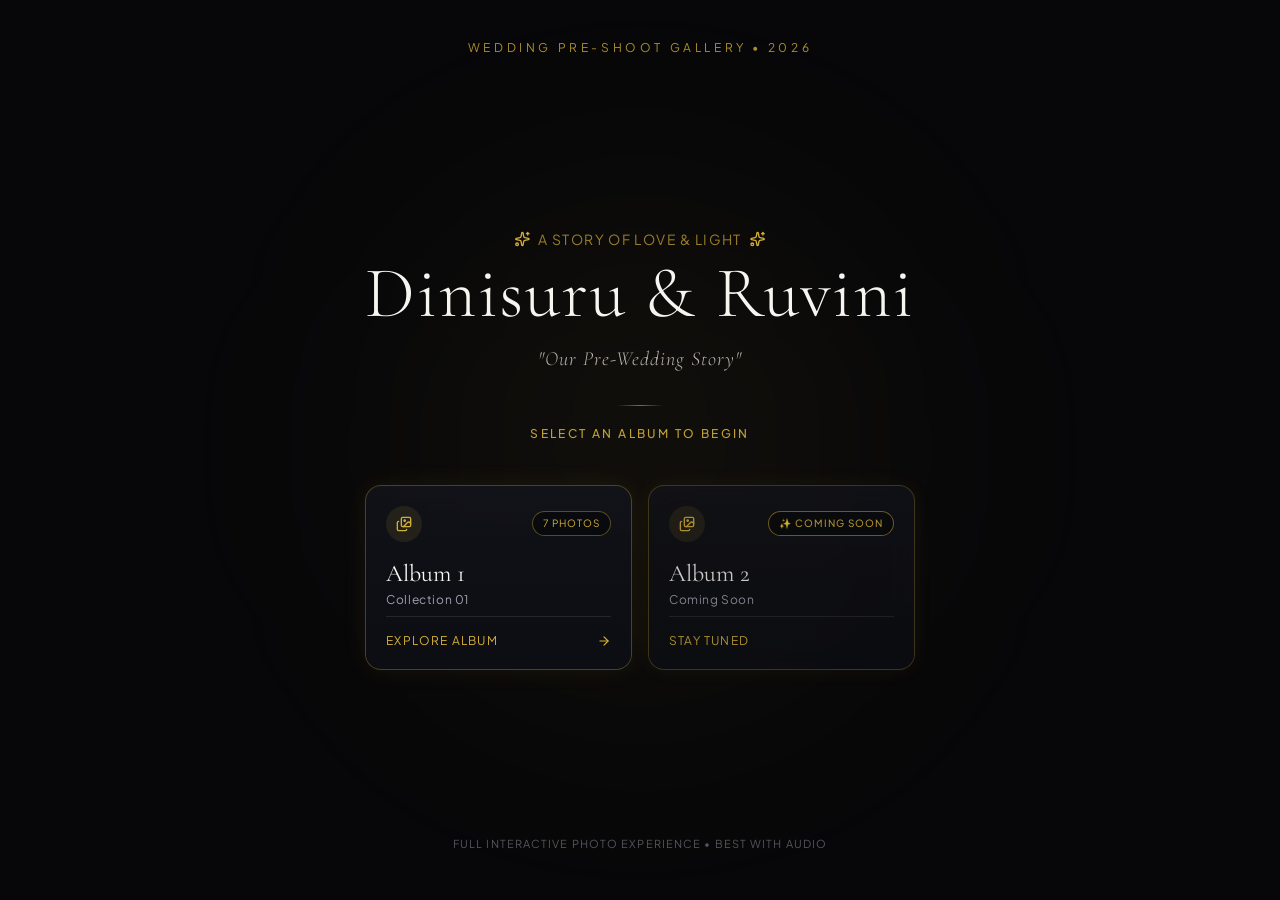
==== commit 201ddb8d: "Add files via upload" ====
--- a/index.html
+++ b/index.html
@@ -17,8 +17,8 @@
     <link rel="preconnect" href="https://fonts.googleapis.com">
     <link rel="preconnect" href="https://fonts.gstatic.com" crossorigin>
     <link href="https://fonts.googleapis.com/css2?family=Cormorant+Garamond:ital,wght@0,300;0,400;0,500;0,600;0,700;1,400;1,600&family=Plus+Jakarta+Sans:wght@300;400;500;600&display=swap" rel="stylesheet">
-    <script type="module" crossorigin src="./assets/index-C52hX5B4.js"></script>
-    <link rel="stylesheet" crossorigin href="./assets/index-Bo7UmTfd.css">
+    <script type="module" crossorigin src="./assets/index-Ce-hrnS5.js"></script>
+    <link rel="stylesheet" crossorigin href="./assets/index-DpN0-F2r.css">
   </head>
   <body class="bg-[#070709] text-[#F7F5F0] antialiased overflow-hidden select-none">
     <div id="root"></div>
--- a/assets/index-DpN0-F2r.css
+++ b/assets/index-DpN0-F2r.css
@@ -0,0 +1,2 @@
+/*! tailwindcss v4.3.3 | MIT License | https://tailwindcss.com */
+@layer properties{@supports (((-webkit-hyphens:none)) and (not (margin-trim:inline))) or ((-moz-orient:inline) and (not (color:rgb(from red r g b)))){*,:before,:after,::backdrop{--tw-translate-x:0;--tw-translate-y:0;--tw-translate-z:0;--tw-scale-x:1;--tw-scale-y:1;--tw-scale-z:1;--tw-rotate-x:initial;--tw-rotate-y:initial;--tw-rotate-z:initial;--tw-skew-x:initial;--tw-skew-y:initial;--tw-space-y-reverse:0;--tw-space-x-reverse:0;--tw-border-style:solid;--tw-gradient-position:initial;--tw-gradient-from:#0000;--tw-gradient-via:#0000;--tw-gradient-to:#0000;--tw-gradient-stops:initial;--tw-gradient-via-stops:initial;--tw-gradient-from-position:0%;--tw-gradient-via-position:50%;--tw-gradient-to-position:100%;--tw-leading:initial;--tw-font-weight:initial;--tw-tracking:initial;--tw-shadow:0 0 #0000;--tw-shadow-color:initial;--tw-shadow-alpha:100%;--tw-inset-shadow:0 0 #0000;--tw-inset-shadow-color:initial;--tw-inset-shadow-alpha:100%;--tw-ring-color:initial;--tw-ring-shadow:0 0 #0000;--tw-inset-ring-color:initial;--tw-inset-ring-shadow:0 0 #0000;--tw-ring-inset:initial;--tw-ring-offset-width:0px;--tw-ring-offset-color:#fff;--tw-ring-offset-shadow:0 0 #0000;--tw-blur:initial;--tw-brightness:initial;--tw-contrast:initial;--tw-grayscale:initial;--tw-hue-rotate:initial;--tw-invert:initial;--tw-opacity:initial;--tw-saturate:initial;--tw-sepia:initial;--tw-drop-shadow:initial;--tw-drop-shadow-color:initial;--tw-drop-shadow-alpha:100%;--tw-drop-shadow-size:initial;--tw-backdrop-blur:initial;--tw-backdrop-brightness:initial;--tw-backdrop-contrast:initial;--tw-backdrop-grayscale:initial;--tw-backdrop-hue-rotate:initial;--tw-backdrop-invert:initial;--tw-backdrop-opacity:initial;--tw-backdrop-saturate:initial;--tw-backdrop-sepia:initial;--tw-duration:initial;--tw-ease:initial}}}@layer theme{:root,:host{--font-sans:-apple-system, BlinkMacSystemFont, "Segoe UI", Roboto, "Helvetica Neue", "Noto Sans", Arial, sans-serif, "Apple Color Emoji", "Segoe UI Emoji", "Segoe UI Symbol", "Noto Color Emoji";--font-serif:ui-serif, Georgia, Cambria, "Times New Roman", Times, serif;--font-mono:ui-monospace, SFMono-Regular, Menlo, Monaco, Consolas, "Liberation Mono", "Courier New", monospace;--color-red-200:oklch(88.5% .062 18.334);--color-red-400:oklch(70.4% .191 22.216);--color-red-500:oklch(63.7% .237 25.331);--color-red-950:oklch(25.8% .092 26.042);--color-emerald-200:oklch(90.5% .093 164.15);--color-emerald-400:oklch(76.5% .177 163.223);--color-emerald-500:oklch(69.6% .17 162.48);--color-emerald-950:oklch(26.2% .051 172.552);--color-black:#000;--color-white:#fff;--spacing:.25rem;--container-md:28rem;--container-lg:32rem;--container-xl:36rem;--container-3xl:48rem;--container-7xl:80rem;--text-xs:.75rem;--text-xs--line-height:calc(1 / .75);--text-sm:.875rem;--text-sm--line-height:calc(1.25 / .875);--text-base:1rem;--text-base--line-height:calc(1.5 / 1);--text-lg:1.125rem;--text-lg--line-height:calc(1.75 / 1.125);--text-xl:1.25rem;--text-xl--line-height:calc(1.75 / 1.25);--text-2xl:1.5rem;--text-2xl--line-height:calc(2 / 1.5);--text-3xl:1.875rem;--text-3xl--line-height:calc(2.25 / 1.875);--text-4xl:2.25rem;--text-4xl--line-height:calc(2.5 / 2.25);--text-6xl:3.75rem;--text-6xl--line-height:1;--text-7xl:4.5rem;--text-7xl--line-height:1;--font-weight-light:300;--font-weight-normal:400;--font-weight-medium:500;--font-weight-semibold:600;--tracking-wide:.025em;--tracking-wider:.05em;--tracking-widest:.1em;--radius-md:.375rem;--radius-lg:.5rem;--radius-xl:.75rem;--radius-2xl:1rem;--ease-out:cubic-bezier(0, 0, .2, 1);--animate-spin:spin 1s linear infinite;--animate-pulse:pulse 2s cubic-bezier(.4, 0, .6, 1) infinite;--blur-sm:8px;--blur-md:12px;--blur-3xl:64px;--default-transition-duration:.15s;--default-transition-timing-function:cubic-bezier(.4, 0, .2, 1);--default-font-family:var(--font-sans);--default-mono-font-family:var(--font-mono)}}@layer base{*,:after,:before,::backdrop{box-sizing:border-box;border:0 solid;margin:0;padding:0}::file-selector-button{box-sizing:border-box;border:0 solid;margin:0;padding:0}html,:host{-webkit-text-size-adjust:100%;tab-size:4;line-height:1.5;font-family:var(--default-font-family,-apple-system, BlinkMacSystemFont, "Segoe UI", Roboto, "Helvetica Neue", "Noto Sans", Arial, sans-serif, "Apple Color Emoji", "Segoe UI Emoji", "Segoe UI Symbol", "Noto Color Emoji");font-feature-settings:var(--default-font-feature-settings,normal);font-variation-settings:var(--default-font-variation-settings,normal);-webkit-tap-highlight-color:transparent}hr{height:0;color:inherit;border-top-width:1px}abbr:where([title]){-webkit-text-decoration:underline dotted;text-decoration:underline dotted}h1,h2,h3,h4,h5,h6{font-size:inherit;font-weight:inherit}a{color:inherit;-webkit-text-decoration:inherit;-webkit-text-decoration:inherit;-webkit-text-decoration:inherit;-webkit-text-decoration:inherit;text-decoration:inherit}b,strong{font-weight:bolder}code,kbd,samp,pre{font-family:var(--default-mono-font-family,ui-monospace, SFMono-Regular, Menlo, Monaco, Consolas, "Liberation Mono", "Courier New", monospace);font-feature-settings:var(--default-mono-font-feature-settings,normal);font-variation-settings:var(--default-mono-font-variation-settings,normal);font-size:1em}small{font-size:80%}sub,sup{vertical-align:baseline;font-size:75%;line-height:0;position:relative}sub{bottom:-.25em}sup{top:-.5em}table{text-indent:0;border-color:inherit;border-collapse:collapse}:-moz-focusring:where(:not(iframe)){outline:auto}progress{vertical-align:baseline}summary{display:list-item}ol,ul,menu{list-style:none}img,svg,video,canvas,audio,iframe,embed,object{vertical-align:middle;display:block}img,video{max-width:100%;height:auto}button,input,select,optgroup,textarea{font:inherit;font-feature-settings:inherit;font-variation-settings:inherit;letter-spacing:inherit;color:inherit;opacity:1;background-color:#0000;border-radius:0}::file-selector-button{font:inherit;font-feature-settings:inherit;font-variation-settings:inherit;letter-spacing:inherit;color:inherit;opacity:1;background-color:#0000;border-radius:0}:where(select:is([multiple],[size])) optgroup{font-weight:bolder}:where(select:is([multiple],[size])) optgroup option{padding-inline-start:20px}::file-selector-button{margin-inline-end:4px}::placeholder{opacity:1}@supports (not ((-webkit-appearance:-apple-pay-button))) or (contain-intrinsic-size:1px){::placeholder{color:currentColor}@supports (color:color-mix(in lab, red, red)){::placeholder{color:color-mix(in oklab, currentcolor 50%, transparent)}}}textarea{resize:vertical}::-webkit-search-decoration{-webkit-appearance:none}::-webkit-date-and-time-value{min-height:1lh;text-align:inherit}::-webkit-datetime-edit{display:inline-flex}::-webkit-datetime-edit-fields-wrapper{padding:0}::-webkit-datetime-edit{padding-block:0}::-webkit-datetime-edit-year-field{padding-block:0}::-webkit-datetime-edit-month-field{padding-block:0}::-webkit-datetime-edit-day-field{padding-block:0}::-webkit-datetime-edit-hour-field{padding-block:0}::-webkit-datetime-edit-minute-field{padding-block:0}::-webkit-datetime-edit-second-field{padding-block:0}::-webkit-datetime-edit-millisecond-field{padding-block:0}::-webkit-datetime-edit-meridiem-field{padding-block:0}::-webkit-calendar-picker-indicator{line-height:1}:-moz-ui-invalid{box-shadow:none}button,input:where([type=button],[type=reset],[type=submit]){appearance:button}::file-selector-button{appearance:button}::-webkit-inner-spin-button{height:auto}::-webkit-outer-spin-button{height:auto}[hidden]:where(:not([hidden=until-found])){display:none!important}:root{--font-serif:"Cormorant Garamond", Georgia, serif;--font-sans:"Plus Jakarta Sans", system-ui, -apple-system, sans-serif;--color-obsidian:#070709;--color-charcoal:#121318;--color-gold:#d4af37;--color-champagne:#f4e8c1;--color-cream:#f7f5f0}html,body,#root{background-color:var(--color-obsidian);width:100%;height:100%;color:var(--color-cream);font-family:var(--font-sans);touch-action:manipulation;margin:0;padding:0;overflow:hidden}}@layer components;@layer utilities{.pointer-events-auto{pointer-events:auto}.pointer-events-none{pointer-events:none}.absolute{position:absolute}.fixed{position:fixed}.relative{position:relative}.inset-0{inset:0}.inset-x-0{inset-inline:0}.top-1\/2{top:50%}.top-3{top:calc(var(--spacing) * 3)}.top-4{top:calc(var(--spacing) * 4)}.right-3{right:calc(var(--spacing) * 3)}.right-4{right:calc(var(--spacing) * 4)}.bottom-0{bottom:0}.bottom-6{bottom:calc(var(--spacing) * 6)}.left-1\/2{left:50%}.left-3{left:calc(var(--spacing) * 3)}.left-6{left:calc(var(--spacing) * 6)}.z-0{z-index:0}.z-1{z-index:1}.z-10{z-index:10}.z-20{z-index:20}.z-30{z-index:30}.z-50{z-index:50}.col-span-full{grid-column:1/-1}.mx-auto{margin-inline:auto}.my-3{margin-block:calc(var(--spacing) * 3)}.my-auto{margin-block:auto}.mt-0\.5{margin-top:calc(var(--spacing) * .5)}.mt-1{margin-top:var(--spacing)}.mt-2{margin-top:calc(var(--spacing) * 2)}.mb-1{margin-bottom:var(--spacing)}.mb-1\.5{margin-bottom:calc(var(--spacing) * 1.5)}.mb-2{margin-bottom:calc(var(--spacing) * 2)}.mb-4{margin-bottom:calc(var(--spacing) * 4)}.ml-1{margin-left:var(--spacing)}.block{display:block}.contents{display:contents}.flex{display:flex}.grid{display:grid}.hidden{display:none}.aspect-\[4\/3\]{aspect-ratio:4/3}.h-3{height:calc(var(--spacing) * 3)}.h-3\.5{height:calc(var(--spacing) * 3.5)}.h-4{height:calc(var(--spacing) * 4)}.h-5{height:calc(var(--spacing) * 5)}.h-6{height:calc(var(--spacing) * 6)}.h-8{height:calc(var(--spacing) * 8)}.h-10{height:calc(var(--spacing) * 10)}.h-12{height:calc(var(--spacing) * 12)}.h-16{height:calc(var(--spacing) * 16)}.h-\[1px\]{height:1px}.h-\[2px\]{height:2px}.h-\[100svh\]{height:100svh}.h-\[500px\]{height:500px}.h-\[600px\]{height:600px}.h-full{height:100%}.max-h-\[92svh\]{max-height:92svh}.max-h-full{max-height:100%}.w-0\.5{width:calc(var(--spacing) * .5)}.w-3{width:calc(var(--spacing) * 3)}.w-3\.5{width:calc(var(--spacing) * 3.5)}.w-4{width:calc(var(--spacing) * 4)}.w-5{width:calc(var(--spacing) * 5)}.w-6{width:calc(var(--spacing) * 6)}.w-8{width:calc(var(--spacing) * 8)}.w-10{width:calc(var(--spacing) * 10)}.w-12{width:calc(var(--spacing) * 12)}.w-16{width:calc(var(--spacing) * 16)}.w-48{width:calc(var(--spacing) * 48)}.w-\[500px\]{width:500px}.w-\[600px\]{width:600px}.w-full{width:100%}.max-w-3xl{max-width:var(--container-3xl)}.max-w-7xl{max-width:var(--container-7xl)}.max-w-full{max-width:100%}.max-w-lg{max-width:var(--container-lg)}.max-w-md{max-width:var(--container-md)}.max-w-xl{max-width:var(--container-xl)}.shrink-0{flex-shrink:0}.-translate-x-1\/2{--tw-translate-x:calc(calc(1 / 2 * 100%) * -1);translate:var(--tw-translate-x) var(--tw-translate-y)}.translate-x-\[1px\]{--tw-translate-x:1px;translate:var(--tw-translate-x) var(--tw-translate-y)}.-translate-y-1\/2{--tw-translate-y:calc(calc(1 / 2 * 100%) * -1);translate:var(--tw-translate-x) var(--tw-translate-y)}.scale-100{--tw-scale-x:100%;--tw-scale-y:100%;--tw-scale-z:100%;scale:var(--tw-scale-x) var(--tw-scale-y)}.scale-125{--tw-scale-x:125%;--tw-scale-y:125%;--tw-scale-z:125%;scale:var(--tw-scale-x) var(--tw-scale-y)}.scale-\[1\.02\]{scale:1.02}.transform{transform:var(--tw-rotate-x,) var(--tw-rotate-y,) var(--tw-rotate-z,) var(--tw-skew-x,) var(--tw-skew-y,)}.animate-pulse{animation:var(--animate-pulse)}.animate-spin{animation:var(--animate-spin)}.cursor-not-allowed{cursor:not-allowed}.cursor-pointer{cursor:pointer}.grid-cols-1{grid-template-columns:repeat(1,minmax(0,1fr))}.flex-col{flex-direction:column}.flex-wrap{flex-wrap:wrap}.items-center{align-items:center}.items-end{align-items:flex-end}.items-start{align-items:flex-start}.justify-between{justify-content:space-between}.justify-center{justify-content:center}.gap-2{gap:calc(var(--spacing) * 2)}.gap-4{gap:calc(var(--spacing) * 4)}.gap-6{gap:calc(var(--spacing) * 6)}:where(.space-y-1>:not(:last-child)){--tw-space-y-reverse:0;margin-block-start:calc(var(--spacing) * var(--tw-space-y-reverse));margin-block-end:calc(var(--spacing) * calc(1 - var(--tw-space-y-reverse)))}:where(.space-y-3>:not(:last-child)){--tw-space-y-reverse:0;margin-block-start:calc(calc(var(--spacing) * 3) * var(--tw-space-y-reverse));margin-block-end:calc(calc(var(--spacing) * 3) * calc(1 - var(--tw-space-y-reverse)))}:where(.space-y-4>:not(:last-child)){--tw-space-y-reverse:0;margin-block-start:calc(calc(var(--spacing) * 4) * var(--tw-space-y-reverse));margin-block-end:calc(calc(var(--spacing) * 4) * calc(1 - var(--tw-space-y-reverse)))}:where(.space-y-5>:not(:last-child)){--tw-space-y-reverse:0;margin-block-start:calc(calc(var(--spacing) * 5) * var(--tw-space-y-reverse));margin-block-end:calc(calc(var(--spacing) * 5) * calc(1 - var(--tw-space-y-reverse)))}:where(.space-y-6>:not(:last-child)){--tw-space-y-reverse:0;margin-block-start:calc(calc(var(--spacing) * 6) * var(--tw-space-y-reverse));margin-block-end:calc(calc(var(--spacing) * 6) * calc(1 - var(--tw-space-y-reverse)))}:where(.space-y-8>:not(:last-child)){--tw-space-y-reverse:0;margin-block-start:calc(calc(var(--spacing) * 8) * var(--tw-space-y-reverse));margin-block-end:calc(calc(var(--spacing) * 8) * calc(1 - var(--tw-space-y-reverse)))}:where(.space-x-0\.5>:not(:last-child)){--tw-space-x-reverse:0;margin-inline-start:calc(calc(var(--spacing) * .5) * var(--tw-space-x-reverse));margin-inline-end:calc(calc(var(--spacing) * .5) * calc(1 - var(--tw-space-x-reverse)))}:where(.space-x-1\.5>:not(:last-child)){--tw-space-x-reverse:0;margin-inline-start:calc(calc(var(--spacing) * 1.5) * var(--tw-space-x-reverse));margin-inline-end:calc(calc(var(--spacing) * 1.5) * calc(1 - var(--tw-space-x-reverse)))}:where(.space-x-2>:not(:last-child)){--tw-space-x-reverse:0;margin-inline-start:calc(calc(var(--spacing) * 2) * var(--tw-space-x-reverse));margin-inline-end:calc(calc(var(--spacing) * 2) * calc(1 - var(--tw-space-x-reverse)))}:where(.space-x-2\.5>:not(:last-child)){--tw-space-x-reverse:0;margin-inline-start:calc(calc(var(--spacing) * 2.5) * var(--tw-space-x-reverse));margin-inline-end:calc(calc(var(--spacing) * 2.5) * calc(1 - var(--tw-space-x-reverse)))}:where(.space-x-3>:not(:last-child)){--tw-space-x-reverse:0;margin-inline-start:calc(calc(var(--spacing) * 3) * var(--tw-space-x-reverse));margin-inline-end:calc(calc(var(--spacing) * 3) * calc(1 - var(--tw-space-x-reverse)))}:where(.space-x-4>:not(:last-child)){--tw-space-x-reverse:0;margin-inline-start:calc(calc(var(--spacing) * 4) * var(--tw-space-x-reverse));margin-inline-end:calc(calc(var(--spacing) * 4) * calc(1 - var(--tw-space-x-reverse)))}:where(.space-x-6>:not(:last-child)){--tw-space-x-reverse:0;margin-inline-start:calc(calc(var(--spacing) * 6) * var(--tw-space-x-reverse));margin-inline-end:calc(calc(var(--spacing) * 6) * calc(1 - var(--tw-space-x-reverse)))}.overflow-hidden{overflow:hidden}.overflow-y-auto{overflow-y:auto}.rounded-2xl{border-radius:var(--radius-2xl)}.rounded-full{border-radius:2147483647px}.rounded-lg{border-radius:var(--radius-lg)}.rounded-md{border-radius:var(--radius-md)}.rounded-xl{border-radius:var(--radius-xl)}.border{border-style:var(--tw-border-style);border-width:1px}.border-2{border-style:var(--tw-border-style);border-width:2px}.border-t{border-top-style:var(--tw-border-style);border-top-width:1px}.border-b{border-bottom-style:var(--tw-border-style);border-bottom-width:1px}.border-\[\#D4AF37\]{border-color:#d4af37}.border-\[\#D4AF37\]\/20{border-color:oklab(76.6528% -.00256401 .138654/.2)}.border-\[\#D4AF37\]\/30{border-color:oklab(76.6528% -.00256401 .138654/.3)}.border-\[\#D4AF37\]\/40{border-color:oklab(76.6528% -.00256401 .138654/.4)}.border-\[\#D4AF37\]\/50{border-color:oklab(76.6528% -.00256401 .138654/.5)}.border-\[\#D4AF37\]\/60{border-color:oklab(76.6528% -.00256401 .138654/.6)}.border-\[\#D4AF37\]\/80{border-color:oklab(76.6528% -.00256401 .138654/.8)}.border-emerald-500\/40{border-color:#00bb7f66}@supports (color:color-mix(in lab, red, red)){.border-emerald-500\/40{border-color:color-mix(in oklab, var(--color-emerald-500) 40%, transparent)}}.border-red-500\/40{border-color:#fb2c3666}@supports (color:color-mix(in lab, red, red)){.border-red-500\/40{border-color:color-mix(in oklab, var(--color-red-500) 40%, transparent)}}.border-white\/5{border-color:#ffffff0d}@supports (color:color-mix(in lab, red, red)){.border-white\/5{border-color:color-mix(in oklab, var(--color-white) 5%, transparent)}}.border-white\/10{border-color:#ffffff1a}@supports (color:color-mix(in lab, red, red)){.border-white\/10{border-color:color-mix(in oklab, var(--color-white) 10%, transparent)}}.border-white\/15{border-color:#ffffff26}@supports (color:color-mix(in lab, red, red)){.border-white\/15{border-color:color-mix(in oklab, var(--color-white) 15%, transparent)}}.border-white\/20{border-color:#fff3}@supports (color:color-mix(in lab, red, red)){.border-white\/20{border-color:color-mix(in oklab, var(--color-white) 20%, transparent)}}.border-t-transparent{border-top-color:#0000}.bg-\[\#0C0D11\]\/80{background-color:oklab(15.984% .00064718 -.00859341/.8)}.bg-\[\#12131A\]{background-color:#12131a}.bg-\[\#13141B\]\/90{background-color:oklab(19.3482% .0021245 -.0140382/.9)}.bg-\[\#070709\]{background-color:#070709}.bg-\[\#D4AF37\]{background-color:#d4af37}.bg-\[\#D4AF37\]\/5{background-color:oklab(76.6528% -.00256401 .138654/.05)}.bg-\[\#D4AF37\]\/10{background-color:oklab(76.6528% -.00256401 .138654/.1)}.bg-\[\#D4AF37\]\/15{background-color:oklab(76.6528% -.00256401 .138654/.15)}.bg-\[\#D4AF37\]\/20{background-color:oklab(76.6528% -.00256401 .138654/.2)}.bg-black\/40{background-color:#0006}@supports (color:color-mix(in lab, red, red)){.bg-black\/40{background-color:color-mix(in oklab, var(--color-black) 40%, transparent)}}.bg-black\/50{background-color:#00000080}@supports (color:color-mix(in lab, red, red)){.bg-black\/50{background-color:color-mix(in oklab, var(--color-black) 50%, transparent)}}.bg-black\/60{background-color:#0009}@supports (color:color-mix(in lab, red, red)){.bg-black\/60{background-color:color-mix(in oklab, var(--color-black) 60%, transparent)}}.bg-black\/80{background-color:#000c}@supports (color:color-mix(in lab, red, red)){.bg-black\/80{background-color:color-mix(in oklab, var(--color-black) 80%, transparent)}}.bg-black\/85{background-color:#000000d9}@supports (color:color-mix(in lab, red, red)){.bg-black\/85{background-color:color-mix(in oklab, var(--color-black) 85%, transparent)}}.bg-emerald-950\/40{background-color:#002c2266}@supports (color:color-mix(in lab, red, red)){.bg-emerald-950\/40{background-color:color-mix(in oklab, var(--color-emerald-950) 40%, transparent)}}.bg-red-950\/40{background-color:#46080966}@supports (color:color-mix(in lab, red, red)){.bg-red-950\/40{background-color:color-mix(in oklab, var(--color-red-950) 40%, transparent)}}.bg-transparent{background-color:#0000}.bg-white\/10{background-color:#ffffff1a}@supports (color:color-mix(in lab, red, red)){.bg-white\/10{background-color:color-mix(in oklab, var(--color-white) 10%, transparent)}}.bg-gradient-to-r{--tw-gradient-position:to right in oklab;background-image:linear-gradient(var(--tw-gradient-stops))}.bg-gradient-to-t{--tw-gradient-position:to top in oklab;background-image:linear-gradient(var(--tw-gradient-stops))}.bg-\[radial-gradient\(ellipse_at_center\,_var\(--tw-gradient-stops\)\)\]{background-image:radial-gradient(ellipse at center, var(--tw-gradient-stops))}.bg-\[radial-gradient\(ellipse_at_top\,_var\(--tw-gradient-stops\)\)\]{background-image:radial-gradient(ellipse at top, var(--tw-gradient-stops))}.from-\[\#0d0e14\]{--tw-gradient-from:#0d0e14;--tw-gradient-stops:var(--tw-gradient-via-stops,var(--tw-gradient-position), var(--tw-gradient-from) var(--tw-gradient-from-position), var(--tw-gradient-to) var(--tw-gradient-to-position))}.from-\[\#14151C\]{--tw-gradient-from:#14151c;--tw-gradient-stops:var(--tw-gradient-via-stops,var(--tw-gradient-position), var(--tw-gradient-from) var(--tw-gradient-from-position), var(--tw-gradient-to) var(--tw-gradient-to-position))}.from-\[\#181822\]{--tw-gradient-from:#181822;--tw-gradient-stops:var(--tw-gradient-via-stops,var(--tw-gradient-position), var(--tw-gradient-from) var(--tw-gradient-from-position), var(--tw-gradient-to) var(--tw-gradient-to-position))}.from-\[\#181824\]{--tw-gradient-from:#181824;--tw-gradient-stops:var(--tw-gradient-via-stops,var(--tw-gradient-position), var(--tw-gradient-from) var(--tw-gradient-from-position), var(--tw-gradient-to) var(--tw-gradient-to-position))}.from-\[\#D4AF37\]\/60{--tw-gradient-from:oklab(76.6528% -.00256401 .138654/.6);--tw-gradient-stops:var(--tw-gradient-via-stops,var(--tw-gradient-position), var(--tw-gradient-from) var(--tw-gradient-from-position), var(--tw-gradient-to) var(--tw-gradient-to-position))}.from-black\/80{--tw-gradient-from:#000c}@supports (color:color-mix(in lab, red, red)){.from-black\/80{--tw-gradient-from:color-mix(in oklab, var(--color-black) 80%, transparent)}}.from-black\/80{--tw-gradient-stops:var(--tw-gradient-via-stops,var(--tw-gradient-position), var(--tw-gradient-from) var(--tw-gradient-from-position), var(--tw-gradient-to) var(--tw-gradient-to-position))}.from-transparent{--tw-gradient-from:transparent;--tw-gradient-stops:var(--tw-gradient-via-stops,var(--tw-gradient-position), var(--tw-gradient-from) var(--tw-gradient-from-position), var(--tw-gradient-to) var(--tw-gradient-to-position))}.via-\[\#0d0e14\]\/70{--tw-gradient-via:oklab(16.5602% .0016589 -.012585/.7);--tw-gradient-via-stops:var(--tw-gradient-position), var(--tw-gradient-from) var(--tw-gradient-from-position), var(--tw-gradient-via) var(--tw-gradient-via-position), var(--tw-gradient-to) var(--tw-gradient-to-position);--tw-gradient-stops:var(--tw-gradient-via-stops)}.via-\[\#08080C\]{--tw-gradient-via:#08080c;--tw-gradient-via-stops:var(--tw-gradient-position), var(--tw-gradient-from) var(--tw-gradient-from-position), var(--tw-gradient-via) var(--tw-gradient-via-position), var(--tw-gradient-to) var(--tw-gradient-to-position);--tw-gradient-stops:var(--tw-gradient-via-stops)}.via-\[\#09090d\]{--tw-gradient-via:#09090d;--tw-gradient-via-stops:var(--tw-gradient-position), var(--tw-gradient-from) var(--tw-gradient-from-position), var(--tw-gradient-via) var(--tw-gradient-via-position), var(--tw-gradient-to) var(--tw-gradient-to-position);--tw-gradient-stops:var(--tw-gradient-via-stops)}.via-\[\#070709\]{--tw-gradient-via:#070709;--tw-gradient-via-stops:var(--tw-gradient-position), var(--tw-gradient-from) var(--tw-gradient-from-position), var(--tw-gradient-via) var(--tw-gradient-via-position), var(--tw-gradient-to) var(--tw-gradient-to-position);--tw-gradient-stops:var(--tw-gradient-via-stops)}.via-\[\#070709\]\/50{--tw-gradient-via:oklab(12.9693% .00136422 -.00486151/.5);--tw-gradient-via-stops:var(--tw-gradient-position), var(--tw-gradient-from) var(--tw-gradient-from-position), var(--tw-gradient-via) var(--tw-gradient-via-position), var(--tw-gradient-to) var(--tw-gradient-to-position);--tw-gradient-stops:var(--tw-gradient-via-stops)}.via-\[\#D4AF37\]\/60{--tw-gradient-via:oklab(76.6528% -.00256401 .138654/.6);--tw-gradient-via-stops:var(--tw-gradient-position), var(--tw-gradient-from) var(--tw-gradient-from-position), var(--tw-gradient-via) var(--tw-gradient-via-position), var(--tw-gradient-to) var(--tw-gradient-to-position);--tw-gradient-stops:var(--tw-gradient-via-stops)}.via-black\/20{--tw-gradient-via:#0003}@supports (color:color-mix(in lab, red, red)){.via-black\/20{--tw-gradient-via:color-mix(in oklab, var(--color-black) 20%, transparent)}}.via-black\/20{--tw-gradient-via-stops:var(--tw-gradient-position), var(--tw-gradient-from) var(--tw-gradient-from-position), var(--tw-gradient-via) var(--tw-gradient-via-position), var(--tw-gradient-to) var(--tw-gradient-to-position);--tw-gradient-stops:var(--tw-gradient-via-stops)}.to-\[\#040406\]{--tw-gradient-to:#040406;--tw-gradient-stops:var(--tw-gradient-via-stops,var(--tw-gradient-position), var(--tw-gradient-from) var(--tw-gradient-from-position), var(--tw-gradient-to) var(--tw-gradient-to-position))}.to-\[\#070709\]\/90{--tw-gradient-to:oklab(12.9693% .00136422 -.00486151/.9);--tw-gradient-stops:var(--tw-gradient-via-stops,var(--tw-gradient-position), var(--tw-gradient-from) var(--tw-gradient-from-position), var(--tw-gradient-to) var(--tw-gradient-to-position))}.to-\[\#D4AF37\]{--tw-gradient-to:#d4af37;--tw-gradient-stops:var(--tw-gradient-via-stops,var(--tw-gradient-position), var(--tw-gradient-from) var(--tw-gradient-from-position), var(--tw-gradient-to) var(--tw-gradient-to-position))}.to-transparent{--tw-gradient-to:transparent;--tw-gradient-stops:var(--tw-gradient-via-stops,var(--tw-gradient-position), var(--tw-gradient-from) var(--tw-gradient-from-position), var(--tw-gradient-to) var(--tw-gradient-to-position))}.bg-cover{background-size:cover}.bg-center{background-position:50%}.fill-\[\#D4AF37\]\/30{fill:oklab(76.6528% -.00256401 .138654/.3)}.fill-\[\#D4AF37\]\/40{fill:oklab(76.6528% -.00256401 .138654/.4)}.fill-current{fill:currentColor}.stroke-\[3\]{stroke-width:3px}.object-contain{object-fit:contain}.object-cover{object-fit:cover}.p-1{padding:var(--spacing)}.p-1\.5{padding:calc(var(--spacing) * 1.5)}.p-2{padding:calc(var(--spacing) * 2)}.p-2\.5{padding:calc(var(--spacing) * 2.5)}.p-3{padding:calc(var(--spacing) * 3)}.p-4{padding:calc(var(--spacing) * 4)}.p-5{padding:calc(var(--spacing) * 5)}.p-6{padding:calc(var(--spacing) * 6)}.px-2\.5{padding-inline:calc(var(--spacing) * 2.5)}.px-3{padding-inline:calc(var(--spacing) * 3)}.px-3\.5{padding-inline:calc(var(--spacing) * 3.5)}.px-4{padding-inline:calc(var(--spacing) * 4)}.px-5{padding-inline:calc(var(--spacing) * 5)}.px-6{padding-inline:calc(var(--spacing) * 6)}.py-1{padding-block:var(--spacing)}.py-1\.5{padding-block:calc(var(--spacing) * 1.5)}.py-2{padding-block:calc(var(--spacing) * 2)}.py-2\.5{padding-block:calc(var(--spacing) * 2.5)}.py-3{padding-block:calc(var(--spacing) * 3)}.py-3\.5{padding-block:calc(var(--spacing) * 3.5)}.py-4{padding-block:calc(var(--spacing) * 4)}.py-6{padding-block:calc(var(--spacing) * 6)}.py-8{padding-block:calc(var(--spacing) * 8)}.py-10{padding-block:calc(var(--spacing) * 10)}.py-12{padding-block:calc(var(--spacing) * 12)}.pt-1{padding-top:var(--spacing)}.pt-2{padding-top:calc(var(--spacing) * 2)}.pt-4{padding-top:calc(var(--spacing) * 4)}.pt-6{padding-top:calc(var(--spacing) * 6)}.pt-8{padding-top:calc(var(--spacing) * 8)}.pb-4{padding-bottom:calc(var(--spacing) * 4)}.pb-6{padding-bottom:calc(var(--spacing) * 6)}.text-center{text-align:center}.text-left{text-align:left}.text-2xl{font-size:var(--text-2xl);line-height:var(--tw-leading,var(--text-2xl--line-height))}.text-4xl{font-size:var(--text-4xl);line-height:var(--tw-leading,var(--text-4xl--line-height))}.text-base{font-size:var(--text-base);line-height:var(--tw-leading,var(--text-base--line-height))}.text-lg{font-size:var(--text-lg);line-height:var(--tw-leading,var(--text-lg--line-height))}.text-sm{font-size:var(--text-sm);line-height:var(--tw-leading,var(--text-sm--line-height))}.text-xl{font-size:var(--text-xl);line-height:var(--tw-leading,var(--text-xl--line-height))}.text-xs{font-size:var(--text-xs);line-height:var(--tw-leading,var(--text-xs--line-height))}.text-\[10px\]{font-size:10px}.text-\[11px\]{font-size:11px}.leading-none{--tw-leading:1;line-height:1}.font-light{--tw-font-weight:var(--font-weight-light);font-weight:var(--font-weight-light)}.font-medium{--tw-font-weight:var(--font-weight-medium);font-weight:var(--font-weight-medium)}.font-normal{--tw-font-weight:var(--font-weight-normal);font-weight:var(--font-weight-normal)}.font-semibold{--tw-font-weight:var(--font-weight-semibold);font-weight:var(--font-weight-semibold)}.tracking-\[0\.2em\]{--tw-tracking:.2em;letter-spacing:.2em}.tracking-\[0\.3em\]{--tw-tracking:.3em;letter-spacing:.3em}.tracking-wide{--tw-tracking:var(--tracking-wide);letter-spacing:var(--tracking-wide)}.tracking-wider{--tw-tracking:var(--tracking-wider);letter-spacing:var(--tracking-wider)}.tracking-widest{--tw-tracking:var(--tracking-widest);letter-spacing:var(--tracking-widest)}.text-\[\#A0A0B0\]{color:#a0a0b0}.text-\[\#A0A0B0\]\/60{color:oklab(71.0891% .00628105 -.022199/.6)}.text-\[\#C0C0D0\]{color:#c0c0d0}.text-\[\#C0C0D0\]\/70{color:oklab(81.2718% .0061042 -.0214389/.7)}.text-\[\#C0C0D0\]\/80{color:oklab(81.2718% .0061042 -.0214389/.8)}.text-\[\#D4AF37\]{color:#d4af37}.text-\[\#D4AF37\]\/60{color:oklab(76.6528% -.00256401 .138654/.6)}.text-\[\#D4AF37\]\/70{color:oklab(76.6528% -.00256401 .138654/.7)}.text-\[\#D4AF37\]\/90{color:oklab(76.6528% -.00256401 .138654/.9)}.text-\[\#E8E4D9\]\/90{color:oklab(91.8972% -.000064671 .0153505/.9)}.text-\[\#F7F5F0\]{color:#f7f5f0}.text-\[\#FAF8F5\]{color:#faf8f5}.text-black{color:var(--color-black)}.text-emerald-200{color:var(--color-emerald-200)}.text-emerald-400{color:var(--color-emerald-400)}.text-red-200{color:var(--color-red-200)}.text-red-400{color:var(--color-red-400)}.text-white\/30{color:#ffffff4d}@supports (color:color-mix(in lab, red, red)){.text-white\/30{color:color-mix(in oklab, var(--color-white) 30%, transparent)}}.text-white\/40{color:#fff6}@supports (color:color-mix(in lab, red, red)){.text-white\/40{color:color-mix(in oklab, var(--color-white) 40%, transparent)}}.text-white\/60{color:#fff9}@supports (color:color-mix(in lab, red, red)){.text-white\/60{color:color-mix(in oklab, var(--color-white) 60%, transparent)}}.uppercase{text-transform:uppercase}.italic{font-style:italic}.antialiased{-webkit-font-smoothing:antialiased;-moz-osx-font-smoothing:grayscale}.opacity-20{opacity:.2}.opacity-75{opacity:.75}.opacity-80{opacity:.8}.opacity-90{opacity:.9}.shadow-2xl{--tw-shadow:0 25px 50px -12px var(--tw-shadow-color,#00000040);box-shadow:var(--tw-inset-shadow), var(--tw-inset-ring-shadow), var(--tw-ring-offset-shadow), var(--tw-ring-shadow), var(--tw-shadow)}.shadow-\[0_0_12px_rgba\(212\,175\,55\,0\.4\)\]{--tw-shadow:0 0 12px var(--tw-shadow-color,#d4af3766);box-shadow:var(--tw-inset-shadow), var(--tw-inset-ring-shadow), var(--tw-ring-offset-shadow), var(--tw-ring-shadow), var(--tw-shadow)}.shadow-\[0_0_25px_rgba\(212\,175\,55\,0\.08\)\]{--tw-shadow:0 0 25px var(--tw-shadow-color,#d4af3714);box-shadow:var(--tw-inset-shadow), var(--tw-inset-ring-shadow), var(--tw-ring-offset-shadow), var(--tw-ring-shadow), var(--tw-shadow)}.shadow-\[0_0_30px_rgba\(212\,175\,55\,0\.3\)\]{--tw-shadow:0 0 30px var(--tw-shadow-color,#d4af374d);box-shadow:var(--tw-inset-shadow), var(--tw-inset-ring-shadow), var(--tw-ring-offset-shadow), var(--tw-ring-shadow), var(--tw-shadow)}.shadow-\[0_0_40px_rgba\(212\,175\,55\,0\.25\)\]{--tw-shadow:0 0 40px var(--tw-shadow-color,#d4af3740);box-shadow:var(--tw-inset-shadow), var(--tw-inset-ring-shadow), var(--tw-ring-offset-shadow), var(--tw-ring-shadow), var(--tw-shadow)}.shadow-\[0_25px_80px_rgba\(0\,0\,0\,0\.85\)\]{--tw-shadow:0 25px 80px var(--tw-shadow-color,#000000d9);box-shadow:var(--tw-inset-shadow), var(--tw-inset-ring-shadow), var(--tw-ring-offset-shadow), var(--tw-ring-shadow), var(--tw-shadow)}.shadow-lg{--tw-shadow:0 10px 15px -3px var(--tw-shadow-color,#0000001a), 0 4px 6px -4px var(--tw-shadow-color,#0000001a);box-shadow:var(--tw-inset-shadow), var(--tw-inset-ring-shadow), var(--tw-ring-offset-shadow), var(--tw-ring-shadow), var(--tw-shadow)}.ring-2{--tw-ring-shadow:var(--tw-ring-inset,) 0 0 0 calc(2px + var(--tw-ring-offset-width)) var(--tw-ring-color,currentcolor);box-shadow:var(--tw-inset-shadow), var(--tw-inset-ring-shadow), var(--tw-ring-offset-shadow), var(--tw-ring-shadow), var(--tw-shadow)}.ring-\[\#D4AF37\]\/50{--tw-ring-color:oklab(76.6528% -.00256401 .138654/.5)}.blur-3xl{--tw-blur:blur(var(--blur-3xl));filter:var(--tw-blur,) var(--tw-brightness,) var(--tw-contrast,) var(--tw-grayscale,) var(--tw-hue-rotate,) var(--tw-invert,) var(--tw-saturate,) var(--tw-sepia,) var(--tw-drop-shadow,)}.blur-\[120px\]{--tw-blur:blur(120px);filter:var(--tw-blur,) var(--tw-brightness,) var(--tw-contrast,) var(--tw-grayscale,) var(--tw-hue-rotate,) var(--tw-invert,) var(--tw-saturate,) var(--tw-sepia,) var(--tw-drop-shadow,)}.blur-\[150px\]{--tw-blur:blur(150px);filter:var(--tw-blur,) var(--tw-brightness,) var(--tw-contrast,) var(--tw-grayscale,) var(--tw-hue-rotate,) var(--tw-invert,) var(--tw-saturate,) var(--tw-sepia,) var(--tw-drop-shadow,)}.brightness-95{--tw-brightness:brightness(95%);filter:var(--tw-blur,) var(--tw-brightness,) var(--tw-contrast,) var(--tw-grayscale,) var(--tw-hue-rotate,) var(--tw-invert,) var(--tw-saturate,) var(--tw-sepia,) var(--tw-drop-shadow,)}.filter{filter:var(--tw-blur,) var(--tw-brightness,) var(--tw-contrast,) var(--tw-grayscale,) var(--tw-hue-rotate,) var(--tw-invert,) var(--tw-saturate,) var(--tw-sepia,) var(--tw-drop-shadow,)}.backdrop-blur-md{--tw-backdrop-blur:blur(var(--blur-md));-webkit-backdrop-filter:var(--tw-backdrop-blur,) var(--tw-backdrop-brightness,) var(--tw-backdrop-contrast,) var(--tw-backdrop-grayscale,) var(--tw-backdrop-hue-rotate,) var(--tw-backdrop-invert,) var(--tw-backdrop-opacity,) var(--tw-backdrop-saturate,) var(--tw-backdrop-sepia,);backdrop-filter:var(--tw-backdrop-blur,) var(--tw-backdrop-brightness,) var(--tw-backdrop-contrast,) var(--tw-backdrop-grayscale,) var(--tw-backdrop-hue-rotate,) var(--tw-backdrop-invert,) var(--tw-backdrop-opacity,) var(--tw-backdrop-saturate,) var(--tw-backdrop-sepia,)}.backdrop-blur-sm{--tw-backdrop-blur:blur(var(--blur-sm));-webkit-backdrop-filter:var(--tw-backdrop-blur,) var(--tw-backdrop-brightness,) var(--tw-backdrop-contrast,) var(--tw-backdrop-grayscale,) var(--tw-backdrop-hue-rotate,) var(--tw-backdrop-invert,) var(--tw-backdrop-opacity,) var(--tw-backdrop-saturate,) var(--tw-backdrop-sepia,);backdrop-filter:var(--tw-backdrop-blur,) var(--tw-backdrop-brightness,) var(--tw-backdrop-contrast,) var(--tw-backdrop-grayscale,) var(--tw-backdrop-hue-rotate,) var(--tw-backdrop-invert,) var(--tw-backdrop-opacity,) var(--tw-backdrop-saturate,) var(--tw-backdrop-sepia,)}.transition{transition-property:color,background-color,border-color,outline-color,text-decoration-color,fill,stroke,--tw-gradient-from,--tw-gradient-via,--tw-gradient-to,opacity,box-shadow,transform,translate,scale,rotate,filter,-webkit-backdrop-filter,backdrop-filter,display,content-visibility,overlay,pointer-events;transition-timing-function:var(--tw-ease,var(--default-transition-timing-function));transition-duration:var(--tw-duration,var(--default-transition-duration))}.transition-all{transition-property:all;transition-timing-function:var(--tw-ease,var(--default-transition-timing-function));transition-duration:var(--tw-duration,var(--default-transition-duration))}.transition-colors{transition-property:color,background-color,border-color,outline-color,text-decoration-color,fill,stroke,--tw-gradient-from,--tw-gradient-via,--tw-gradient-to;transition-timing-function:var(--tw-ease,var(--default-transition-timing-function));transition-duration:var(--tw-duration,var(--default-transition-duration))}.transition-opacity{transition-property:opacity;transition-timing-function:var(--tw-ease,var(--default-transition-timing-function));transition-duration:var(--tw-duration,var(--default-transition-duration))}.transition-transform{transition-property:transform,translate,scale,rotate;transition-timing-function:var(--tw-ease,var(--default-transition-timing-function));transition-duration:var(--tw-duration,var(--default-transition-duration))}.duration-75{--tw-duration:75ms;transition-duration:75ms}.duration-300{--tw-duration:.3s;transition-duration:.3s}.duration-500{--tw-duration:.5s;transition-duration:.5s}.duration-700{--tw-duration:.7s;transition-duration:.7s}.duration-1000{--tw-duration:1s;transition-duration:1s}.ease-linear{--tw-ease:linear;transition-timing-function:linear}.ease-out{--tw-ease:var(--ease-out);transition-timing-function:var(--ease-out)}.select-all{-webkit-user-select:all;user-select:all}.select-none{-webkit-user-select:none;user-select:none}@media (hover:hover){.group-hover\:-translate-x-1:is(:where(.group):hover *){--tw-translate-x:calc(var(--spacing) * -1);translate:var(--tw-translate-x) var(--tw-translate-y)}.group-hover\:translate-x-1:is(:where(.group):hover *){--tw-translate-x:var(--spacing);translate:var(--tw-translate-x) var(--tw-translate-y)}.group-hover\:scale-110:is(:where(.group):hover *){--tw-scale-x:110%;--tw-scale-y:110%;--tw-scale-z:110%;scale:var(--tw-scale-x) var(--tw-scale-y)}.group-hover\:-rotate-90:is(:where(.group):hover *){rotate:-90deg}.group-hover\:bg-\[\#D4AF37\]:is(:where(.group):hover *){background-color:#d4af37}.group-hover\:text-\[\#D4AF37\]:is(:where(.group):hover *){color:#d4af37}.group-hover\:text-black:is(:where(.group):hover *){color:var(--color-black)}.group-hover\:opacity-30:is(:where(.group):hover *){opacity:.3}.group-hover\:opacity-60:is(:where(.group):hover *){opacity:.6}.group-hover\:brightness-105:is(:where(.group):hover *){--tw-brightness:brightness(105%);filter:var(--tw-blur,) var(--tw-brightness,) var(--tw-contrast,) var(--tw-grayscale,) var(--tw-hue-rotate,) var(--tw-invert,) var(--tw-saturate,) var(--tw-sepia,) var(--tw-drop-shadow,)}.hover\:scale-110:hover{--tw-scale-x:110%;--tw-scale-y:110%;--tw-scale-z:110%;scale:var(--tw-scale-x) var(--tw-scale-y)}.hover\:scale-125:hover{--tw-scale-x:125%;--tw-scale-y:125%;--tw-scale-z:125%;scale:var(--tw-scale-x) var(--tw-scale-y)}.hover\:scale-\[1\.02\]:hover{scale:1.02}.hover\:scale-\[1\.03\]:hover{scale:1.03}.hover\:border-\[\#D4AF37\]:hover{border-color:#d4af37}.hover\:border-\[\#D4AF37\]\/60:hover{border-color:oklab(76.6528% -.00256401 .138654/.6)}.hover\:bg-\[\#D4AF37\]:hover{background-color:#d4af37}.hover\:bg-\[\#F4E8C1\]:hover{background-color:#f4e8c1}.hover\:text-\[\#D4AF37\]:hover{color:#d4af37}.hover\:text-black:hover{color:var(--color-black)}.hover\:text-white:hover{color:var(--color-white)}.hover\:shadow-2xl:hover{--tw-shadow:0 25px 50px -12px var(--tw-shadow-color,#00000040);box-shadow:var(--tw-inset-shadow), var(--tw-inset-ring-shadow), var(--tw-ring-offset-shadow), var(--tw-ring-shadow), var(--tw-shadow)}.hover\:shadow-\[0_0_35px_rgba\(212\,175\,55\,0\.25\)\]:hover{--tw-shadow:0 0 35px var(--tw-shadow-color,#d4af3740);box-shadow:var(--tw-inset-shadow), var(--tw-inset-ring-shadow), var(--tw-ring-offset-shadow), var(--tw-ring-shadow), var(--tw-shadow)}}.focus\:border-\[\#D4AF37\]:focus{border-color:#d4af37}.focus\:outline-none:focus{--tw-outline-style:none;outline-style:none}.active\:scale-95:active{--tw-scale-x:95%;--tw-scale-y:95%;--tw-scale-z:95%;scale:var(--tw-scale-x) var(--tw-scale-y)}.disabled\:opacity-50:disabled{opacity:.5}@media (width>=40rem){.sm\:bottom-10{bottom:calc(var(--spacing) * 10)}.sm\:left-10{left:calc(var(--spacing) * 10)}.sm\:flex{display:flex}.sm\:w-64{width:calc(var(--spacing) * 64)}.sm\:grid-cols-2{grid-template-columns:repeat(2,minmax(0,1fr))}.sm\:flex-row{flex-direction:row}.sm\:items-center{align-items:center}:where(.sm\:space-x-8>:not(:last-child)){--tw-space-x-reverse:0;margin-inline-start:calc(calc(var(--spacing) * 8) * var(--tw-space-x-reverse));margin-inline-end:calc(calc(var(--spacing) * 8) * calc(1 - var(--tw-space-x-reverse)))}.sm\:p-3{padding:calc(var(--spacing) * 3)}.sm\:p-6{padding:calc(var(--spacing) * 6)}.sm\:p-8{padding:calc(var(--spacing) * 8)}.sm\:p-12{padding:calc(var(--spacing) * 12)}.sm\:px-4{padding-inline:calc(var(--spacing) * 4)}.sm\:py-2{padding-block:calc(var(--spacing) * 2)}.sm\:text-right{text-align:right}.sm\:text-2xl{font-size:var(--text-2xl);line-height:var(--tw-leading,var(--text-2xl--line-height))}.sm\:text-3xl{font-size:var(--text-3xl);line-height:var(--tw-leading,var(--text-3xl--line-height))}.sm\:text-6xl{font-size:var(--text-6xl);line-height:var(--tw-leading,var(--text-6xl--line-height))}.sm\:text-base{font-size:var(--text-base);line-height:var(--tw-leading,var(--text-base--line-height))}.sm\:text-lg{font-size:var(--text-lg);line-height:var(--tw-leading,var(--text-lg--line-height))}.sm\:text-sm{font-size:var(--text-sm);line-height:var(--tw-leading,var(--text-sm--line-height))}.sm\:text-xl{font-size:var(--text-xl);line-height:var(--tw-leading,var(--text-xl--line-height))}}@media (width>=48rem){.md\:grid-cols-3{grid-template-columns:repeat(3,minmax(0,1fr))}.md\:p-10{padding:calc(var(--spacing) * 10)}.md\:text-7xl{font-size:var(--text-7xl);line-height:var(--tw-leading,var(--text-7xl--line-height))}}@media (width>=64rem){.lg\:grid-cols-4{grid-template-columns:repeat(4,minmax(0,1fr))}}}.font-serif-luxury{font-family:var(--font-serif)}.font-sans-clean{font-family:var(--font-sans)}.glass-panel{-webkit-backdrop-filter:blur(16px);background:#0c0d1173;border:1px solid #ffffff14;box-shadow:0 20px 50px #00000080}.glass-pill{-webkit-backdrop-filter:blur(12px);background:#1213188c;border:1px solid #d4af3733;box-shadow:0 8px 32px #0000005e}.text-gold-gradient{-webkit-text-fill-color:transparent;background:linear-gradient(135deg,#fff6d6 0%,#d4af37 50%,#aa820a 100%);-webkit-background-clip:text}.border-gold-subtle{border-color:#d4af3740}@keyframes kenburns-1{0%{transform:scale(1)translate(0)}to{transform:scale(1.12)translate(-1.5%,-1%)}}@keyframes kenburns-2{0%{transform:scale(1.12)translate(1.5%,1%)}to{transform:scale(1.02)translate(-1%,.5%)}}@keyframes kenburns-3{0%{transform:scale(1.05)translate(-1%,1%)}to{transform:scale(1.15)translate(1%,-1.5%)}}@keyframes kenburns-4{0%{transform:scale(1.14)translateY(-1.5%)}to{transform:scale(1.03)translate(1.5%,1%)}}.animate-kenburns-1{animation:16s ease-out infinite alternate kenburns-1}.animate-kenburns-2{animation:16s ease-out infinite alternate kenburns-2}.animate-kenburns-3{animation:16s ease-out infinite alternate kenburns-3}.animate-kenburns-4{animation:16s ease-out infinite alternate kenburns-4}::-webkit-scrollbar{width:6px;height:6px}::-webkit-scrollbar-track{background:#070709}::-webkit-scrollbar-thumb{background:#d4af374d;border-radius:3px}::-webkit-scrollbar-thumb:hover{background:#d4af3799}@keyframes sound-wave{0%,to{height:4px}50%{height:16px}}.animate-wave-1{animation:1.2s ease-in-out infinite sound-wave}.animate-wave-2{animation:.8s ease-in-out .2s infinite sound-wave}.animate-wave-3{animation:1.5s ease-in-out .4s infinite sound-wave}@property --tw-translate-x{syntax:"*";inherits:false;initial-value:0}@property --tw-translate-y{syntax:"*";inherits:false;initial-value:0}@property --tw-translate-z{syntax:"*";inherits:false;initial-value:0}@property --tw-scale-x{syntax:"*";inherits:false;initial-value:1}@property --tw-scale-y{syntax:"*";inherits:false;initial-value:1}@property --tw-scale-z{syntax:"*";inherits:false;initial-value:1}@property --tw-rotate-x{syntax:"*";inherits:false}@property --tw-rotate-y{syntax:"*";inherits:false}@property --tw-rotate-z{syntax:"*";inherits:false}@property --tw-skew-x{syntax:"*";inherits:false}@property --tw-skew-y{syntax:"*";inherits:false}@property --tw-space-y-reverse{syntax:"*";inherits:false;initial-value:0}@property --tw-space-x-reverse{syntax:"*";inherits:false;initial-value:0}@property --tw-border-style{syntax:"*";inherits:false;initial-value:solid}@property --tw-gradient-position{syntax:"*";inherits:false}@property --tw-gradient-from{syntax:"<color>";inherits:false;initial-value:#0000}@property --tw-gradient-via{syntax:"<color>";inherits:false;initial-value:#0000}@property --tw-gradient-to{syntax:"<color>";inherits:false;initial-value:#0000}@property --tw-gradient-stops{syntax:"*";inherits:false}@property --tw-gradient-via-stops{syntax:"*";inherits:false}@property --tw-gradient-from-position{syntax:"<length-percentage>";inherits:false;initial-value:0%}@property --tw-gradient-via-position{syntax:"<length-percentage>";inherits:false;initial-value:50%}@property --tw-gradient-to-position{syntax:"<length-percentage>";inherits:false;initial-value:100%}@property --tw-leading{syntax:"*";inherits:false}@property --tw-font-weight{syntax:"*";inherits:false}@property --tw-tracking{syntax:"*";inherits:false}@property --tw-shadow{syntax:"*";inherits:false;initial-value:0 0 #0000}@property --tw-shadow-color{syntax:"*";inherits:false}@property --tw-shadow-alpha{syntax:"<percentage>";inherits:false;initial-value:100%}@property --tw-inset-shadow{syntax:"*";inherits:false;initial-value:0 0 #0000}@property --tw-inset-shadow-color{syntax:"*";inherits:false}@property --tw-inset-shadow-alpha{syntax:"<percentage>";inherits:false;initial-value:100%}@property --tw-ring-color{syntax:"*";inherits:false}@property --tw-ring-shadow{syntax:"*";inherits:false;initial-value:0 0 #0000}@property --tw-inset-ring-color{syntax:"*";inherits:false}@property --tw-inset-ring-shadow{syntax:"*";inherits:false;initial-value:0 0 #0000}@property --tw-ring-inset{syntax:"*";inherits:false}@property --tw-ring-offset-width{syntax:"<length>";inherits:false;initial-value:0}@property --tw-ring-offset-color{syntax:"*";inherits:false;initial-value:#fff}@property --tw-ring-offset-shadow{syntax:"*";inherits:false;initial-value:0 0 #0000}@property --tw-blur{syntax:"*";inherits:false}@property --tw-brightness{syntax:"*";inherits:false}@property --tw-contrast{syntax:"*";inherits:false}@property --tw-grayscale{syntax:"*";inherits:false}@property --tw-hue-rotate{syntax:"*";inherits:false}@property --tw-invert{syntax:"*";inherits:false}@property --tw-opacity{syntax:"*";inherits:false}@property --tw-saturate{syntax:"*";inherits:false}@property --tw-sepia{syntax:"*";inherits:false}@property --tw-drop-shadow{syntax:"*";inherits:false}@property --tw-drop-shadow-color{syntax:"*";inherits:false}@property --tw-drop-shadow-alpha{syntax:"<percentage>";inherits:false;initial-value:100%}@property --tw-drop-shadow-size{syntax:"*";inherits:false}@property --tw-backdrop-blur{syntax:"*";inherits:false}@property --tw-backdrop-brightness{syntax:"*";inherits:false}@property --tw-backdrop-contrast{syntax:"*";inherits:false}@property --tw-backdrop-grayscale{syntax:"*";inherits:false}@property --tw-backdrop-hue-rotate{syntax:"*";inherits:false}@property --tw-backdrop-invert{syntax:"*";inherits:false}@property --tw-backdrop-opacity{syntax:"*";inherits:false}@property --tw-backdrop-saturate{syntax:"*";inherits:false}@property --tw-backdrop-sepia{syntax:"*";inherits:false}@property --tw-duration{syntax:"*";inherits:false}@property --tw-ease{syntax:"*";inherits:false}@keyframes spin{to{transform:rotate(360deg)}}@keyframes pulse{50%{opacity:.5}}
